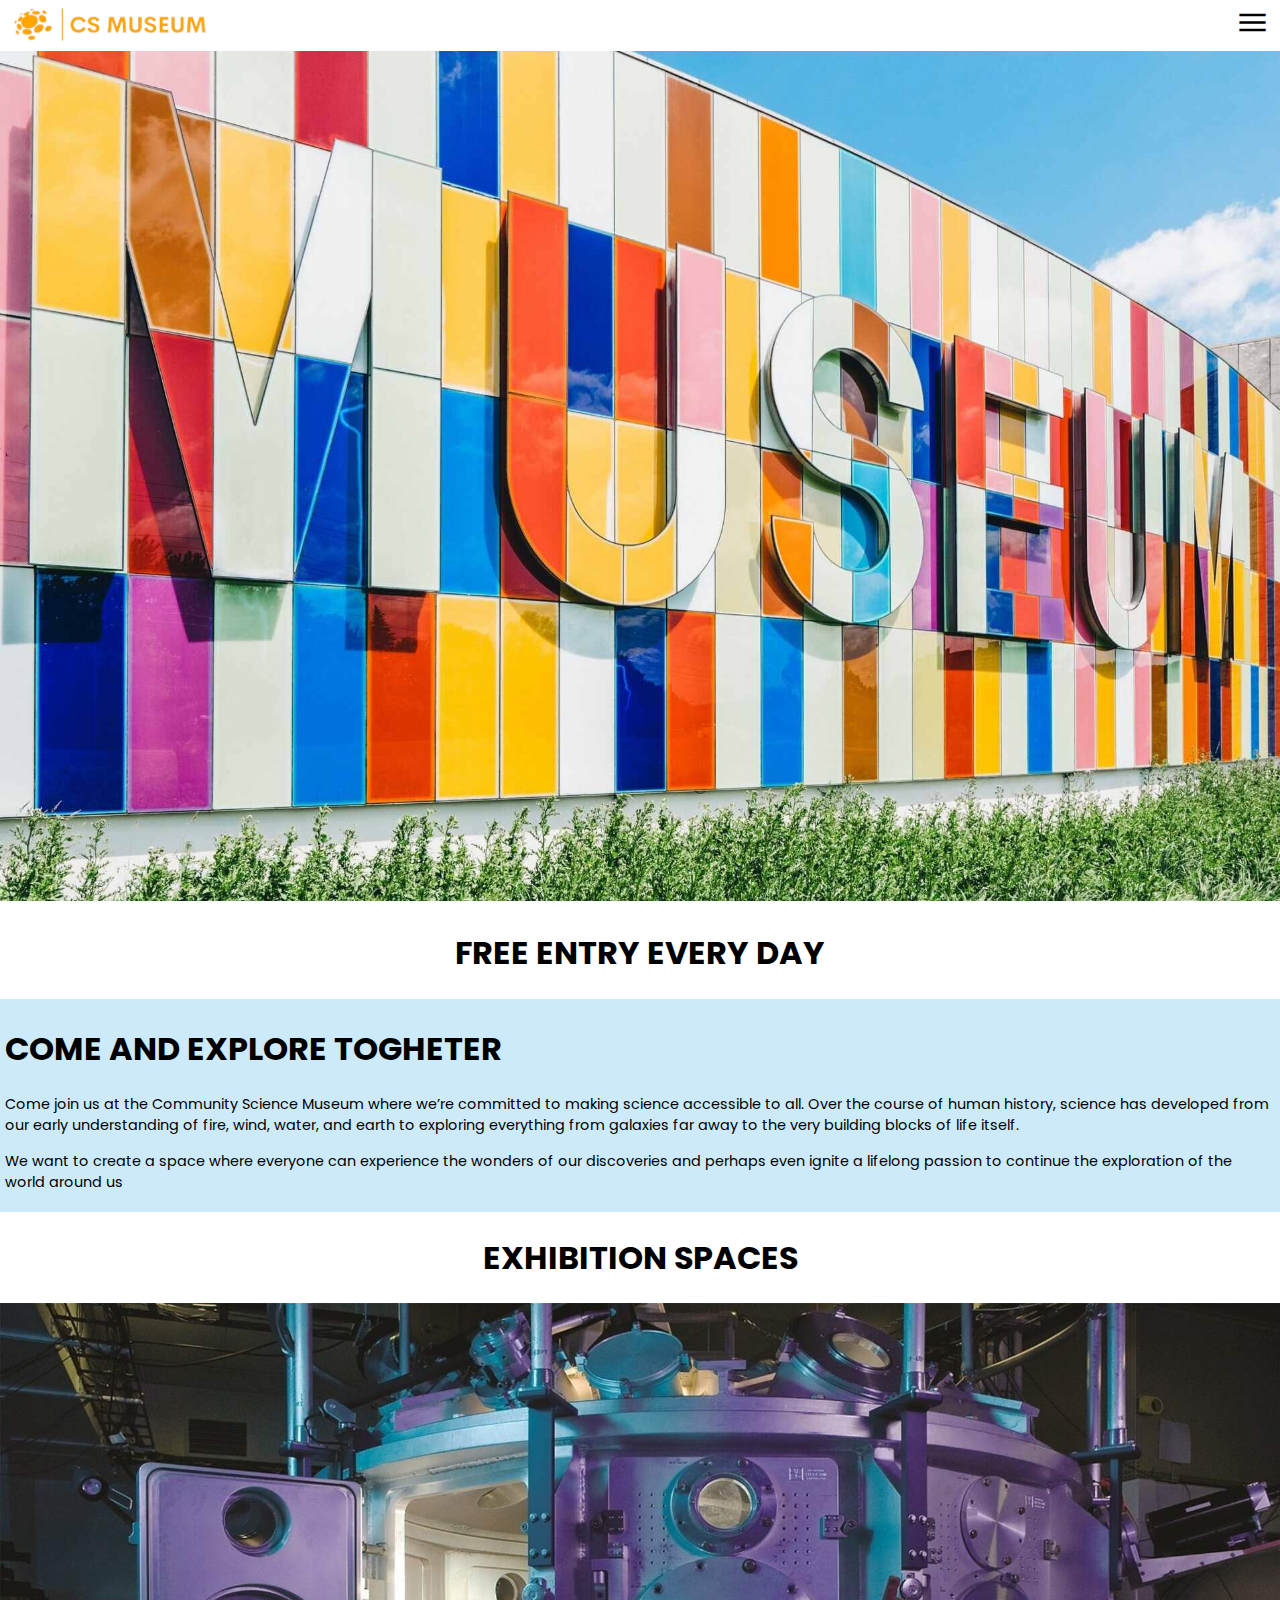
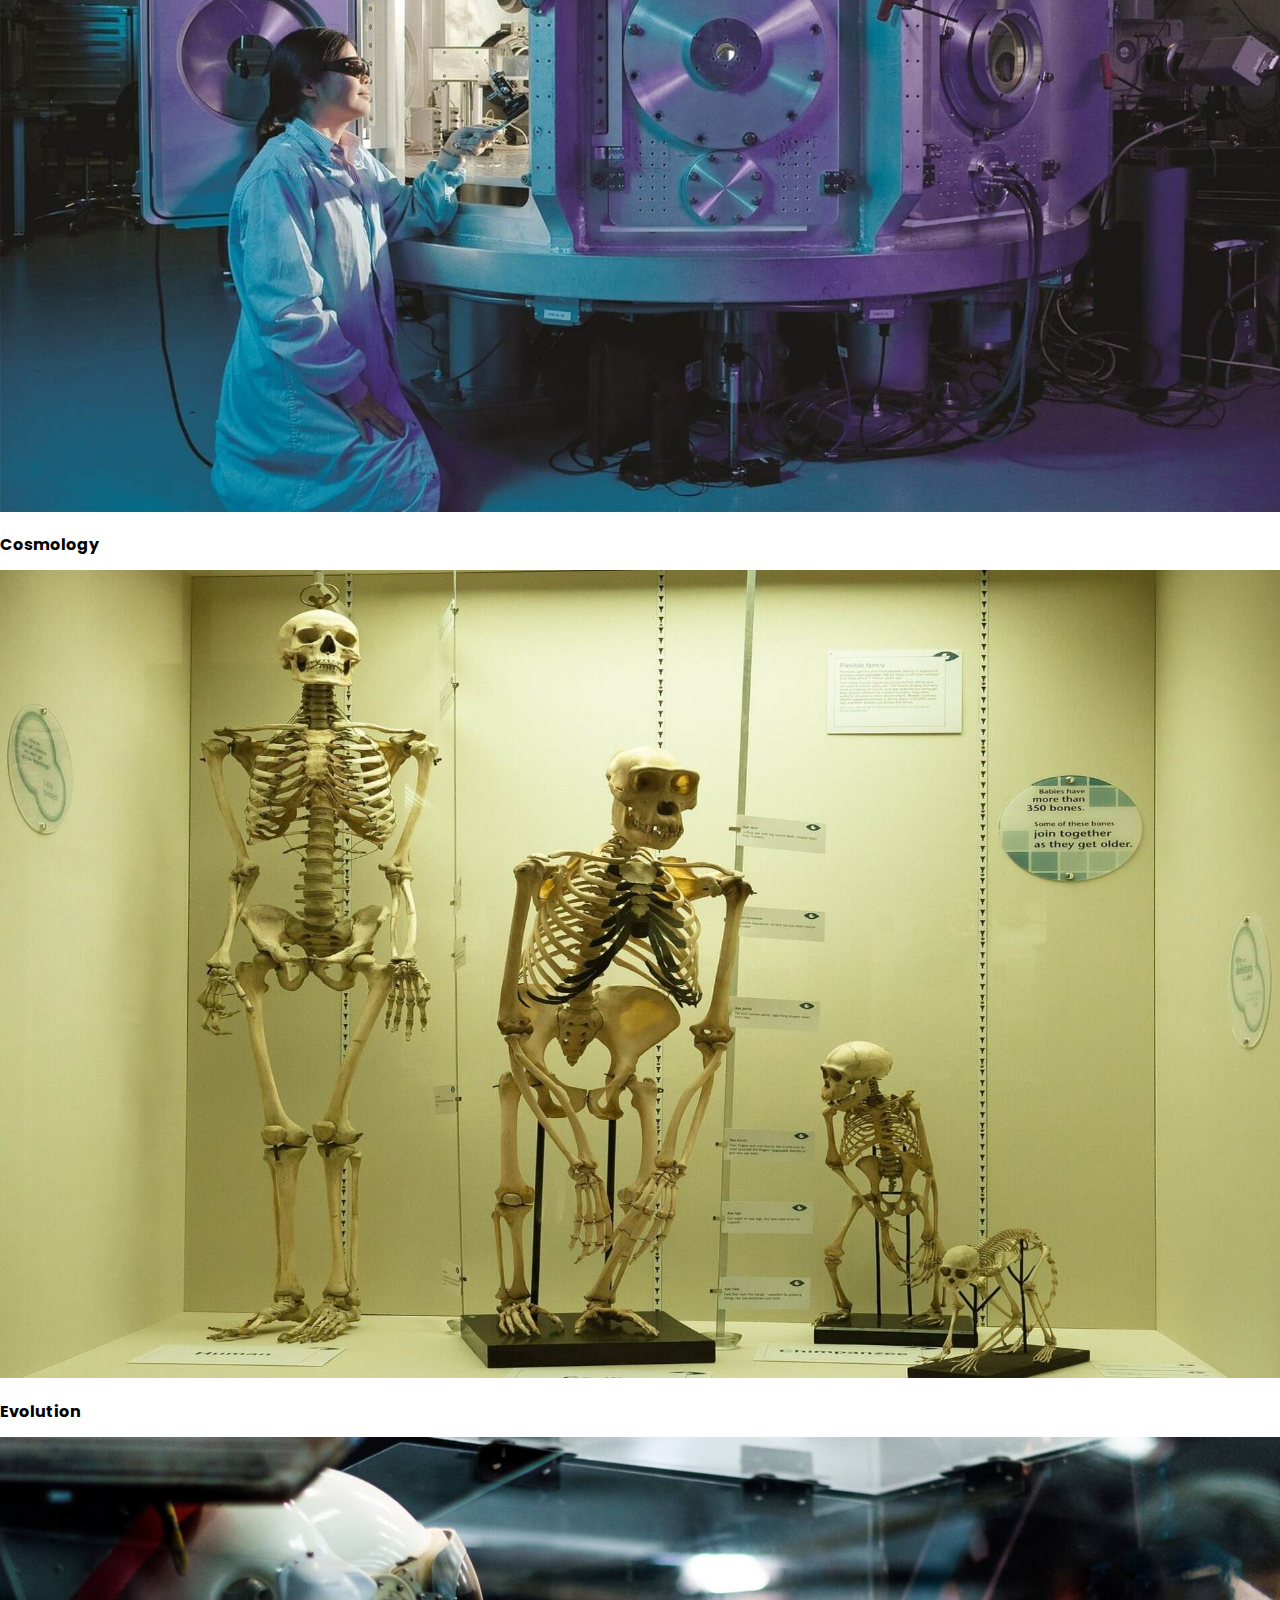
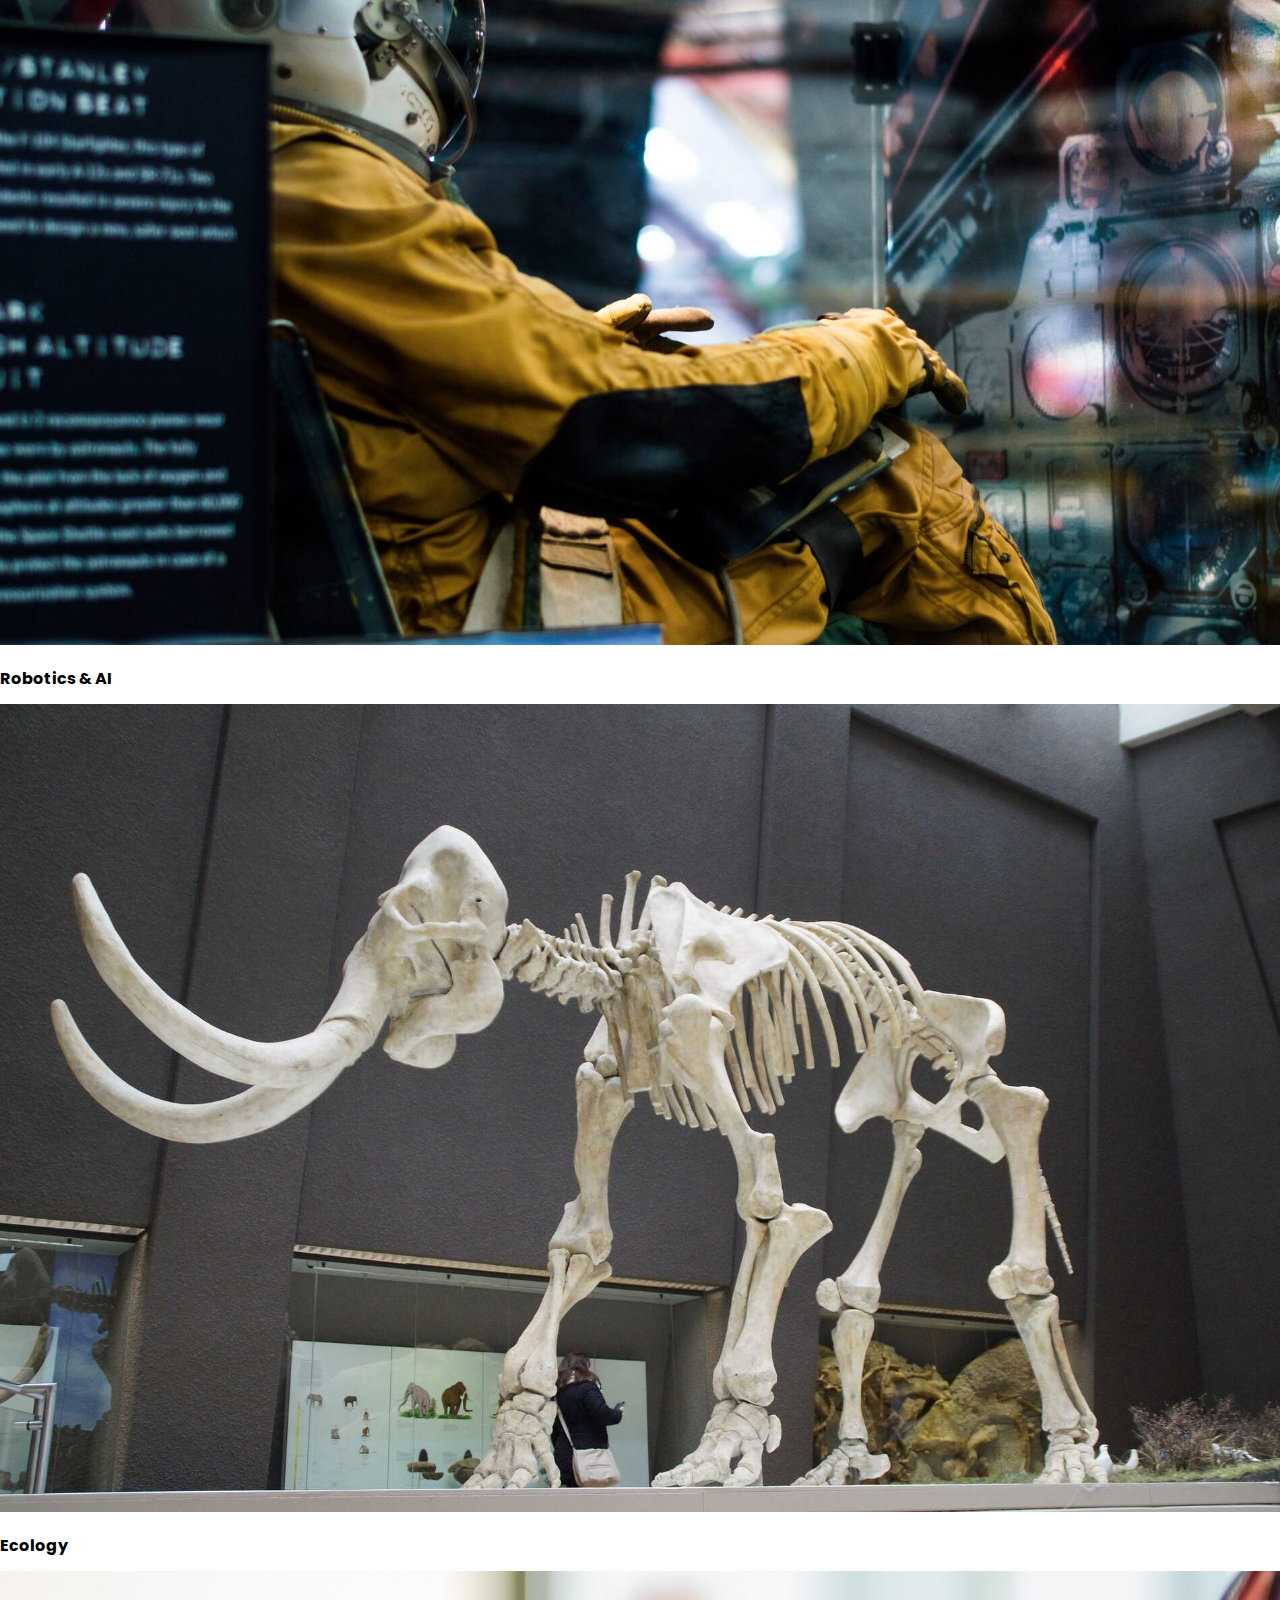
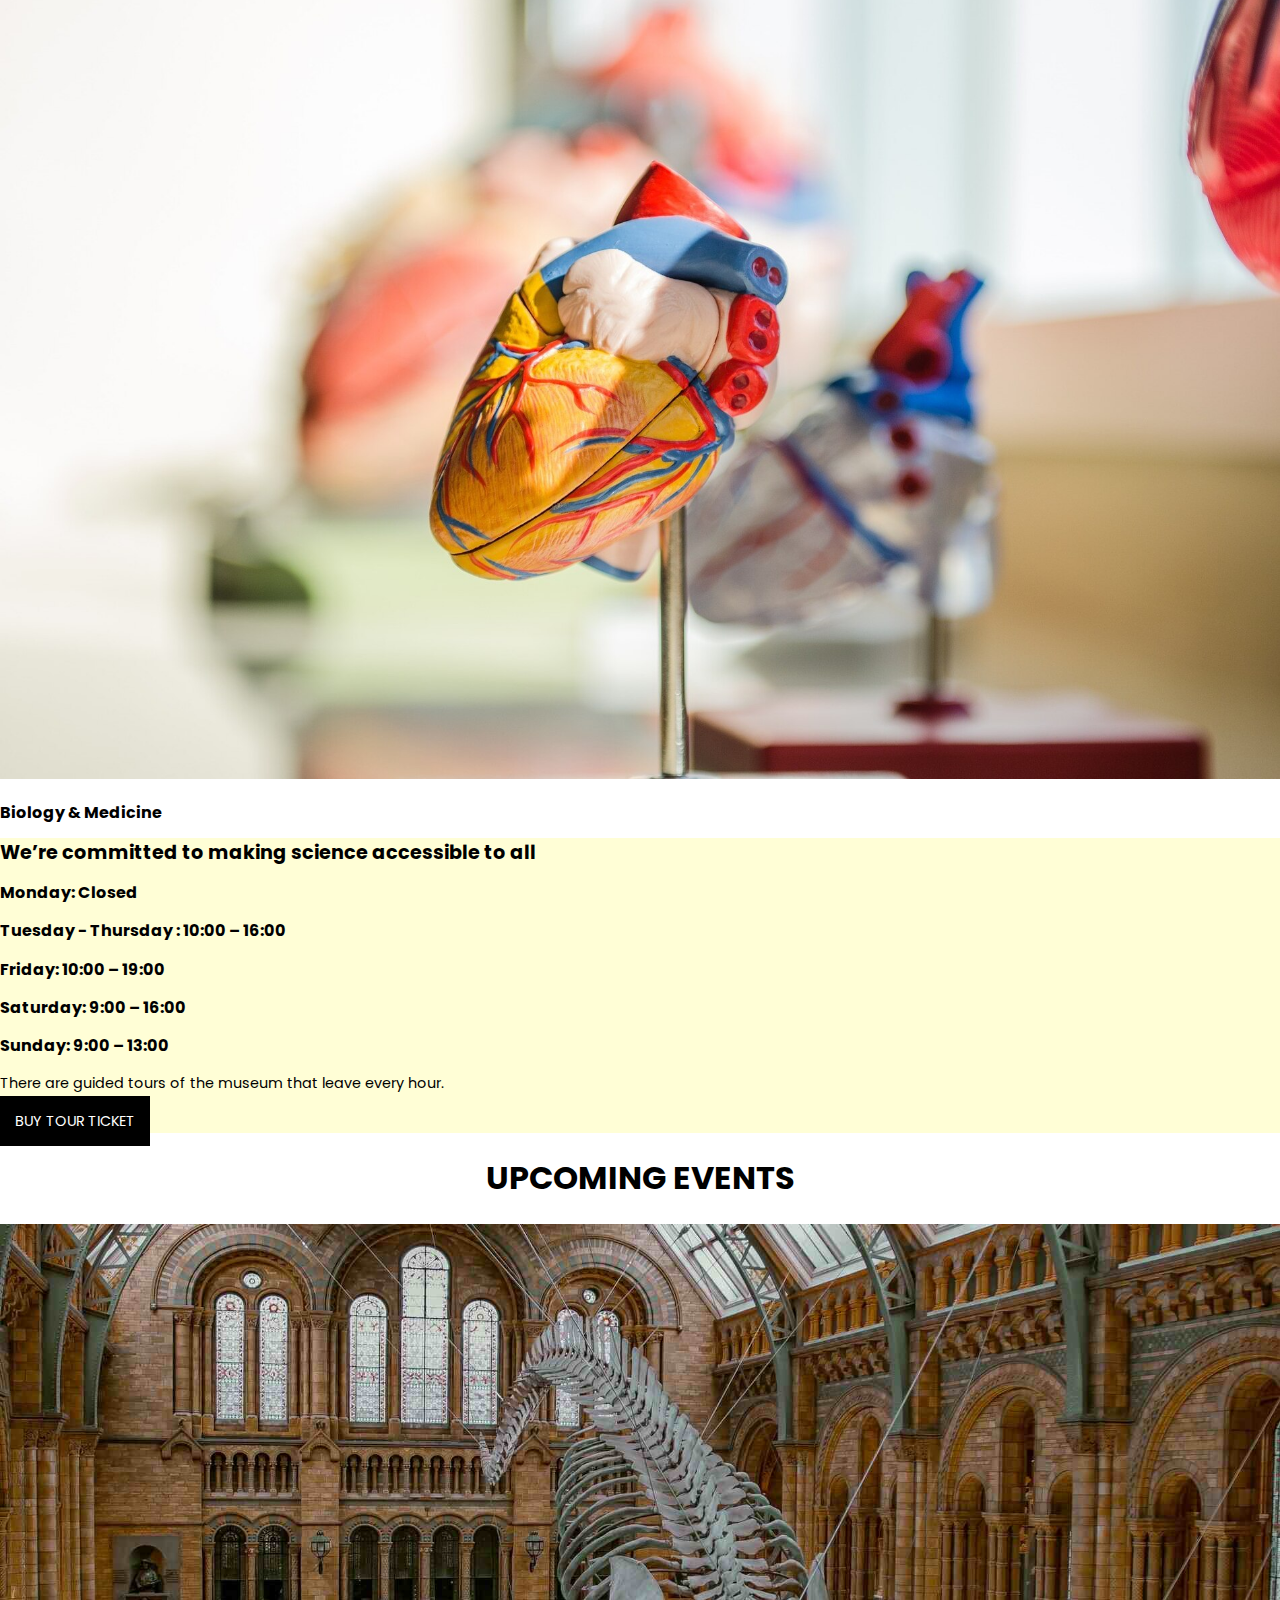
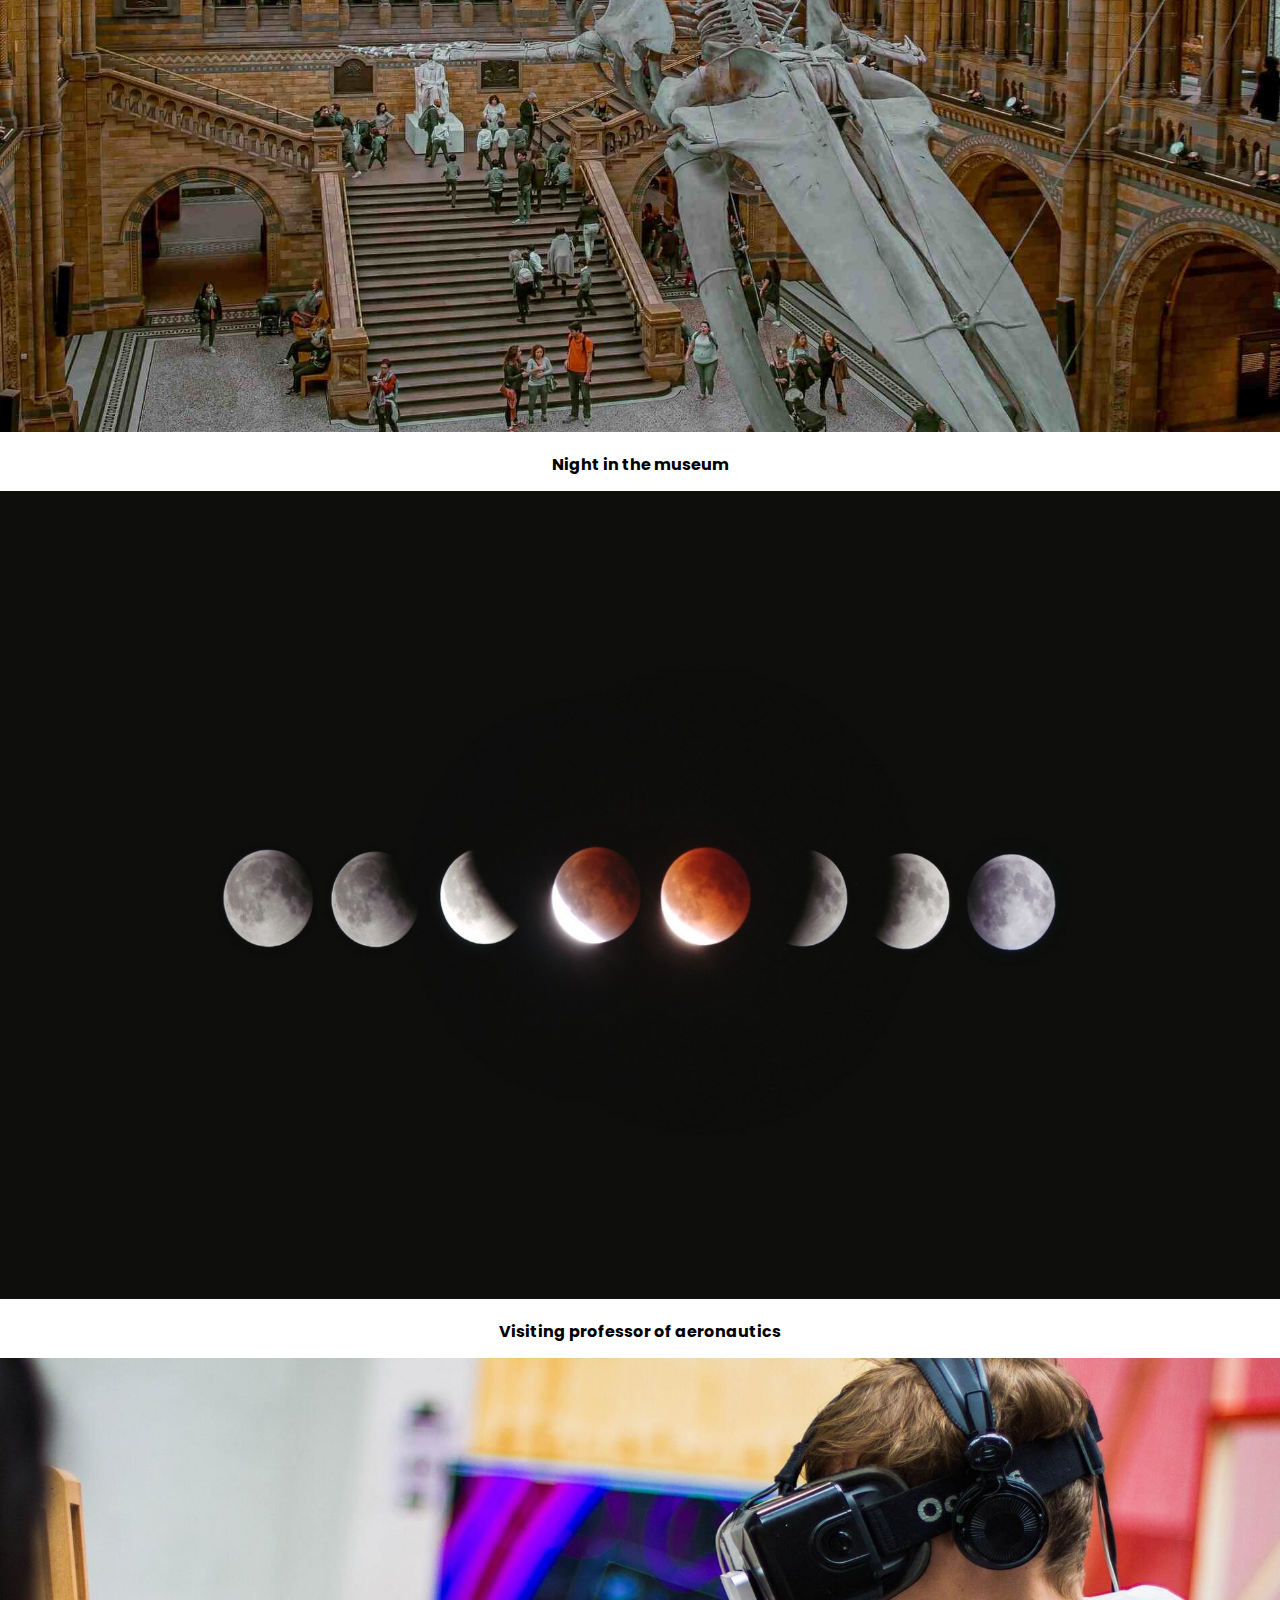
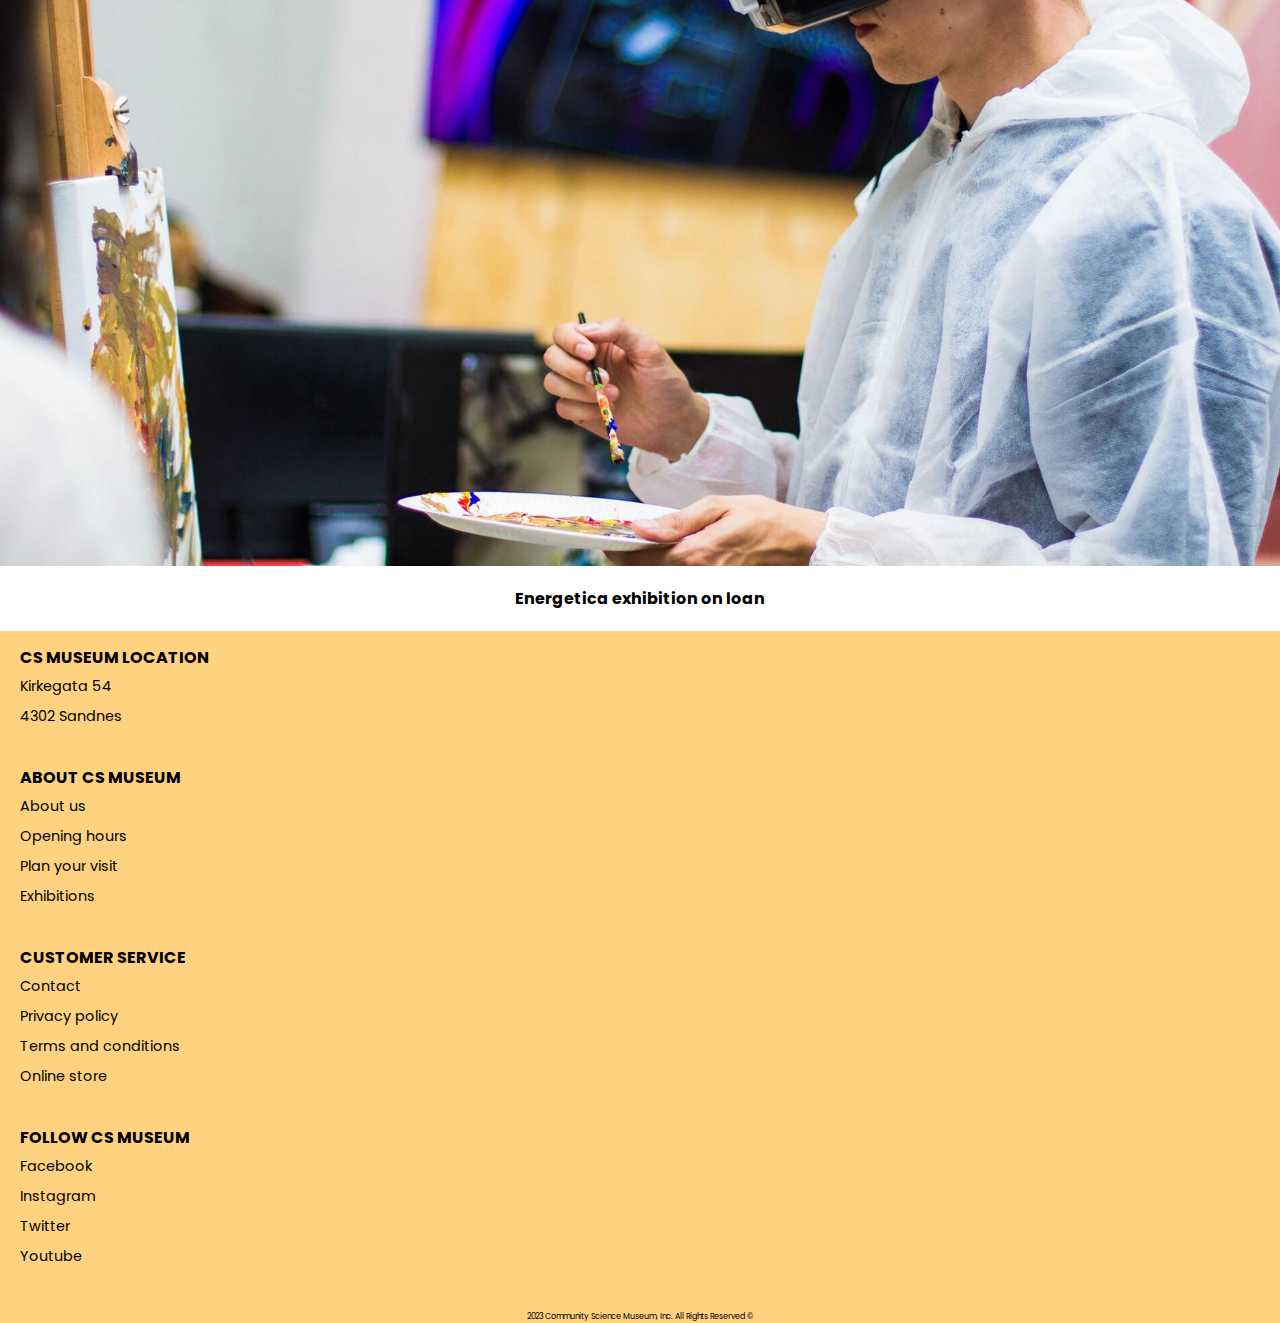
==== index.html @ 57897cdd "update on xhibition page and meta on all pages" ====
<!DOCTYPE html>
<html lang="en">
    <head>
        <meta charset="UTF-8">
        <meta name="viewport" content="width=device-width, initial-scale=1.0">
        <meta name="description" content="This is Community Science Museum, where we’re committed to making science accessible to all.">
        <title>Community Science Museum | Home</title>
        <link rel="preconnect" href="https://fonts.googleapis.com">
        <link rel="preconnect" href="https://fonts.gstatic.com" crossorigin>
        <link href="https://fonts.googleapis.com/css2?family=Hind+Madurai&family=Poppins&display=swap" rel="stylesheet">
        <link rel="stylesheet" href="https://fonts.googleapis.com/css2?family=Material+Symbols+Outlined:opsz,wght,FILL,GRAD@24,400,0,0">
        <link rel="stylesheet" href="css/styles.css">
        <link rel="stylesheet" href="css/index.css">
        <link rel="shortcut icon" href="/favicon.ico" type="image/x-icon">
        <link rel="icon" href="/favicon.ico" type="image/x-icon">
    </head>
    <body>
    <header>
        <div class="logo">
            <a href="index.html"><img src="images/logoCSMorangesmall.png" alt="Community Science Museum logo" class="logo"></a>
        </div>
        <label for="menu-checkbox" class="hamburger-icon"><span class="material-symbols-outlined">menu</span></label>
        <input type="checkbox" id="menu-checkbox">
        <nav>
            <a href="visit.html">Visit</a>
            <a href="exhibitions.html">What´s happening?</a>
            <a href="exhibitions.html">Exhibition</a>
            <a href="#">About CS Museum</a>
            <a href="contact.html">Contact</a>
        </nav>
    </header>
    <main>
        <section class="header1">
            <img src="images/headerimg.jpg" alt="CS Museum's colorful building with a large logo on the outside">
            <h1>Free entry every day</h1>
        </section>
        <section class="explore">
            <div class="blue">
                <h1>Come and explore togheter</h1>
                <p>Come join us at the Community Science Museum where we’re committed to making science accessible to all. Over the course of human history, science has developed from our early understanding of fire, wind, water, and earth to exploring everything from galaxies far away to the very building blocks of life itself.</p>
                <p>We want to create a space where everyone can experience the wonders of our discoveries and perhaps even ignite a lifelong passion to continue the exploration of the world around us</p>
            </div>
        </section>
        <section class="exhibition-list">
            <h1>Exhibition spaces</h1>
            <div class="exhibition">
                <a href="#">
                    <img src="images/cosmology.jpg" alt="">
                    <h2>Cosmology</h2>
                </a>
            </div>
            <div class="exhibition">
                <a href="#">
                    <img src="images/evolution.jpg" alt="">
                    <h2>Evolution</h2>
                </a>
            </div>
            <div class="exhibition">
                <a href="#">
                    <img src="images/robotics.jpg" alt="">
                    <h2>Robotics & AI</h2>
                </a>
            </div>
            <div class="exhibition">
                <a href="#">
                    <img src="images/ecology.jpg" alt="">
                    <h2>Ecology</h2>
                </a>
            </div>
            <div class="exhibition">
                <a href="#">
                    <img src="images/biology.jpg" alt="">
                    <h2>Biology & Medicine</h2>
                </a>
            </div>
        </section>
        <section class="info">
            <h1>We’re committed to making science accessible to all</h1>
            <h2>Monday: Closed</h2>
            <h2>Tuesday - Thursday : 10:00 – 16:00</h2>
            <h2>Friday: 10:00 – 19:00</h2>
            <h2>Saturday: 9:00 – 16:00</h2>
            <h2>Sunday: 9:00 – 13:00</h2>
            <p>There are guided tours of the museum that leave every hour.</p>
            <p class="tour-info">These tours are 70 NOK per person and include a handy printed guide of the museum. If you would like to organise a guided tour for your group of 6 or more people, please contact us to arrange the tour.</p>
            <a href="#" class="cta">Buy tour ticket</a>
        </section>
        <section class="upcoming-events">
            <h1>Upcoming events</h1>
            <div class="events">
                <a href="#">
                    <img src="images/nightinthemuseum.jpg" alt="">
                    <h2>Night in the museum</h2>
                    <p>15.06.2024</p>
                    <p>10:00PM</p>
                    <p>Meet in lobby</p>
                </a>
            </div>
            <div class="events">
                <a href="#">
                    <img src="images/aeronautics.jpg" alt="">
                    <h2>Visiting professor of aeronautics</h2>
                    <p>01.07.2024</p>
                    <p>10:00AM</p>
                    <p>Meet in Cosmology Exihibition</p>
                </a>
            </div>
            <div class="events">
                <a href="#">
                    <img src="images/energica.jpg" alt="">
                    <h2>Energetica exhibition on loan</h2>
                    <p>22.08.2024</p>
                    <p>12:00AM</p>
                    <p>Meet in Cosmology Exihibition</p>
                </a>
            </div>
        </section>
    </main>
    <footer>
        <div class="footer-c">
            <div class="footer-heading ftext1">
                <h2>CS Museum Location</h2>
                <a href="#">Kirkegata 54</a>
                <a href="#">4302 Sandnes</a>
            </div>
            <div class="footer-heading ftext2">
                <h2>About CS Museum</h2>
                <a href="#">About us</a>
                <a href="#">Opening hours</a>
                <a href="visit.html">Plan your visit</a>
                <a href="exhibitions.html">Exhibitions</a>
            </div>
            <div class="footer-heading ftext3">
                <h2>Customer Service</h2>
                <a href="contact.html">Contact</a>
                <a href="privacypolicy.html">Privacy policy</a>
                <a href="termscondition.html">Terms and conditions</a>
                <a href="#">Online store</a>
            </div>
            <div class="footer-heading ftext4">
                <h2>Follow CS Museum</h2>
                <a href="#">Facebook</a>
                <a href="#">Instagram</a>
                <a href="#">Twitter</a>
                <a href="#">Youtube</a>
            </div>
        </div>
        <div class="footer-b">
            <div class="bottom1">
                2023 Community Science Museum, Inc. All Rights Reserved &copy;
            </div>
        </div>
    </footer>
    </body>
</html>
---- css/styles.css ----
body {
    font-family: "Poppins", "Verdana", "Open Sans";
    margin: 0;
}


/* Navbar */

nav,
#menu-checkbox {
    display: none;
}


nav {
    background: #FFD280;
    position: absolute;
    width: -webkit-fill-available;
    margin-top: 50px;
}

nav a {
    color: #000;
    text-decoration: none;
    margin: 10px;
}

nav a:hover {
    color: #FFF;
}

#menu-checkbox:checked ~ nav {
    display: grid;
}

header {
    display: flex;
    justify-content: space-between;
    flex-wrap: wrap;
}

header img {
    max-width: 200px;
    margin-left: 10px;
}

.material-symbols-outlined {
    font-size: 35px;
    margin-right: 10px;

}

header img,
.material-symbols-outlined {
    margin-top: 5px;
}

/* Section under navbar with opening hour */

.openinghours {
    background-color: #FFB01F;
    text-align: center;
    color: #FFF;
    font-size: 1rem;
}

/* Styling tour bottom */

.cta {
    background-color: #000;
    color: white;
    text-transform: uppercase;
    padding: 15px;
}

/* Footer */

footer {
    background: #FFD280;
}

.footer-c {
    display: grid;
    grid-template-rows: 120px 180px 180px 180px;
    margin: 20px;
}

.footer-heading {
    display: grid;
    grid-template-rows: 45px 30px 30px 30px;
}

a {
    text-decoration: none;
    color: #000;
    font-size: 0.9rem;
}

a:hover {
    color: #FFF;
}

footer h2 {
    text-transform: uppercase;
    font-weight: bolder;
    font-size: 1rem;
}

.footer-b {
    font-size: 0.5rem;
    text-align: center;
}
---- css/index.css ----
/* Header */




/* Blue part / explore */

.explore {
    background-color: #CCEAFA;
    padding: 5px;
}



/* Yellow part / info */

.info {
    background-color: #FFFED6;
}

.info .cta {
    text-align: center;
}

.info h1 {
    font-size: 1.2rem;
}


/* Exhibitions and events */






/* Applies to all */
.events img,
.exhibition-list img,
.header1 img {
    max-width: 100%;
    height: auto;
}

p {
    font-size: 0.9rem;
}

h2 {
    font-size: 1rem;
}

.explore h1,
.header1 h1,
.exhibition-list h1,
.upcoming-events h1 {
    text-transform: uppercase;

}

.header1 h1,
.exhibition-list h1,
.upcoming-events h1, 
.upcoming-events h2 {
    text-align: center;
}



/* Text that only display on larger screen/desktop */

.tour-info,
.upcoming-events p {
    display: none;
}
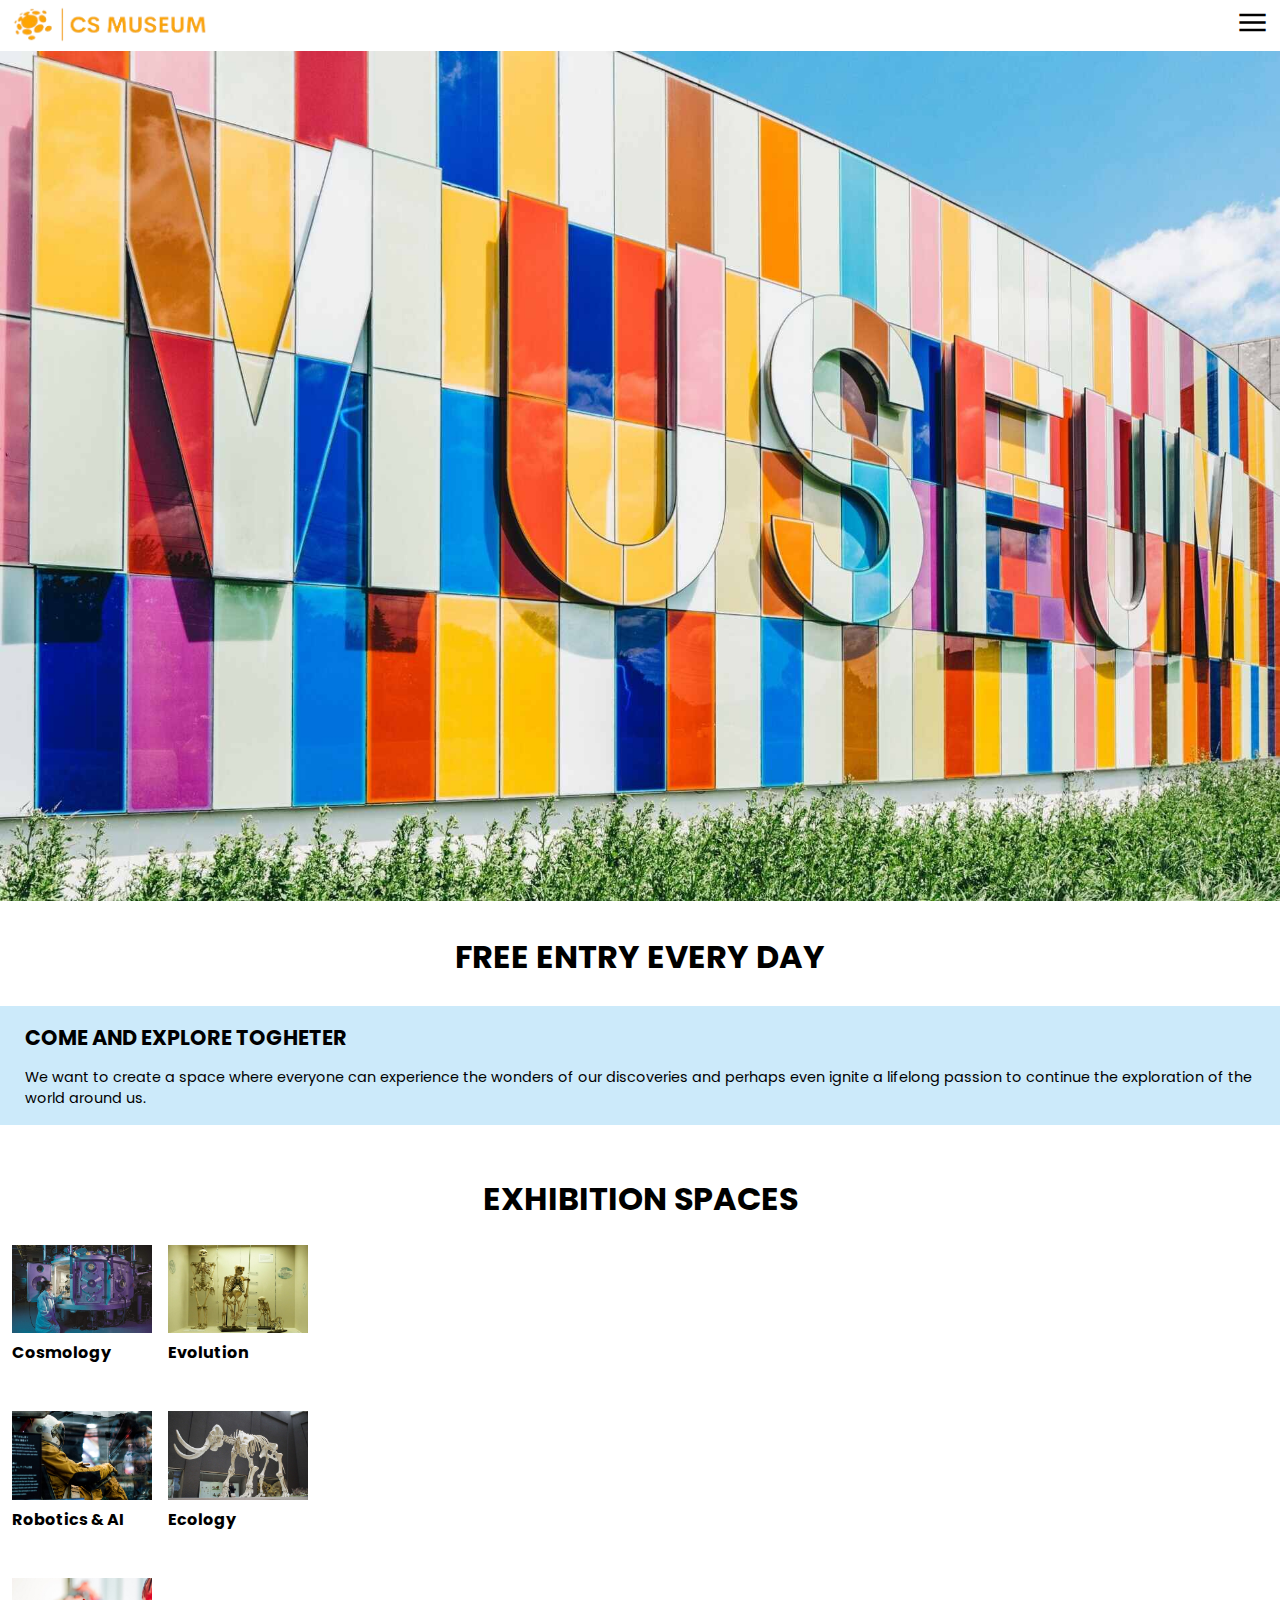
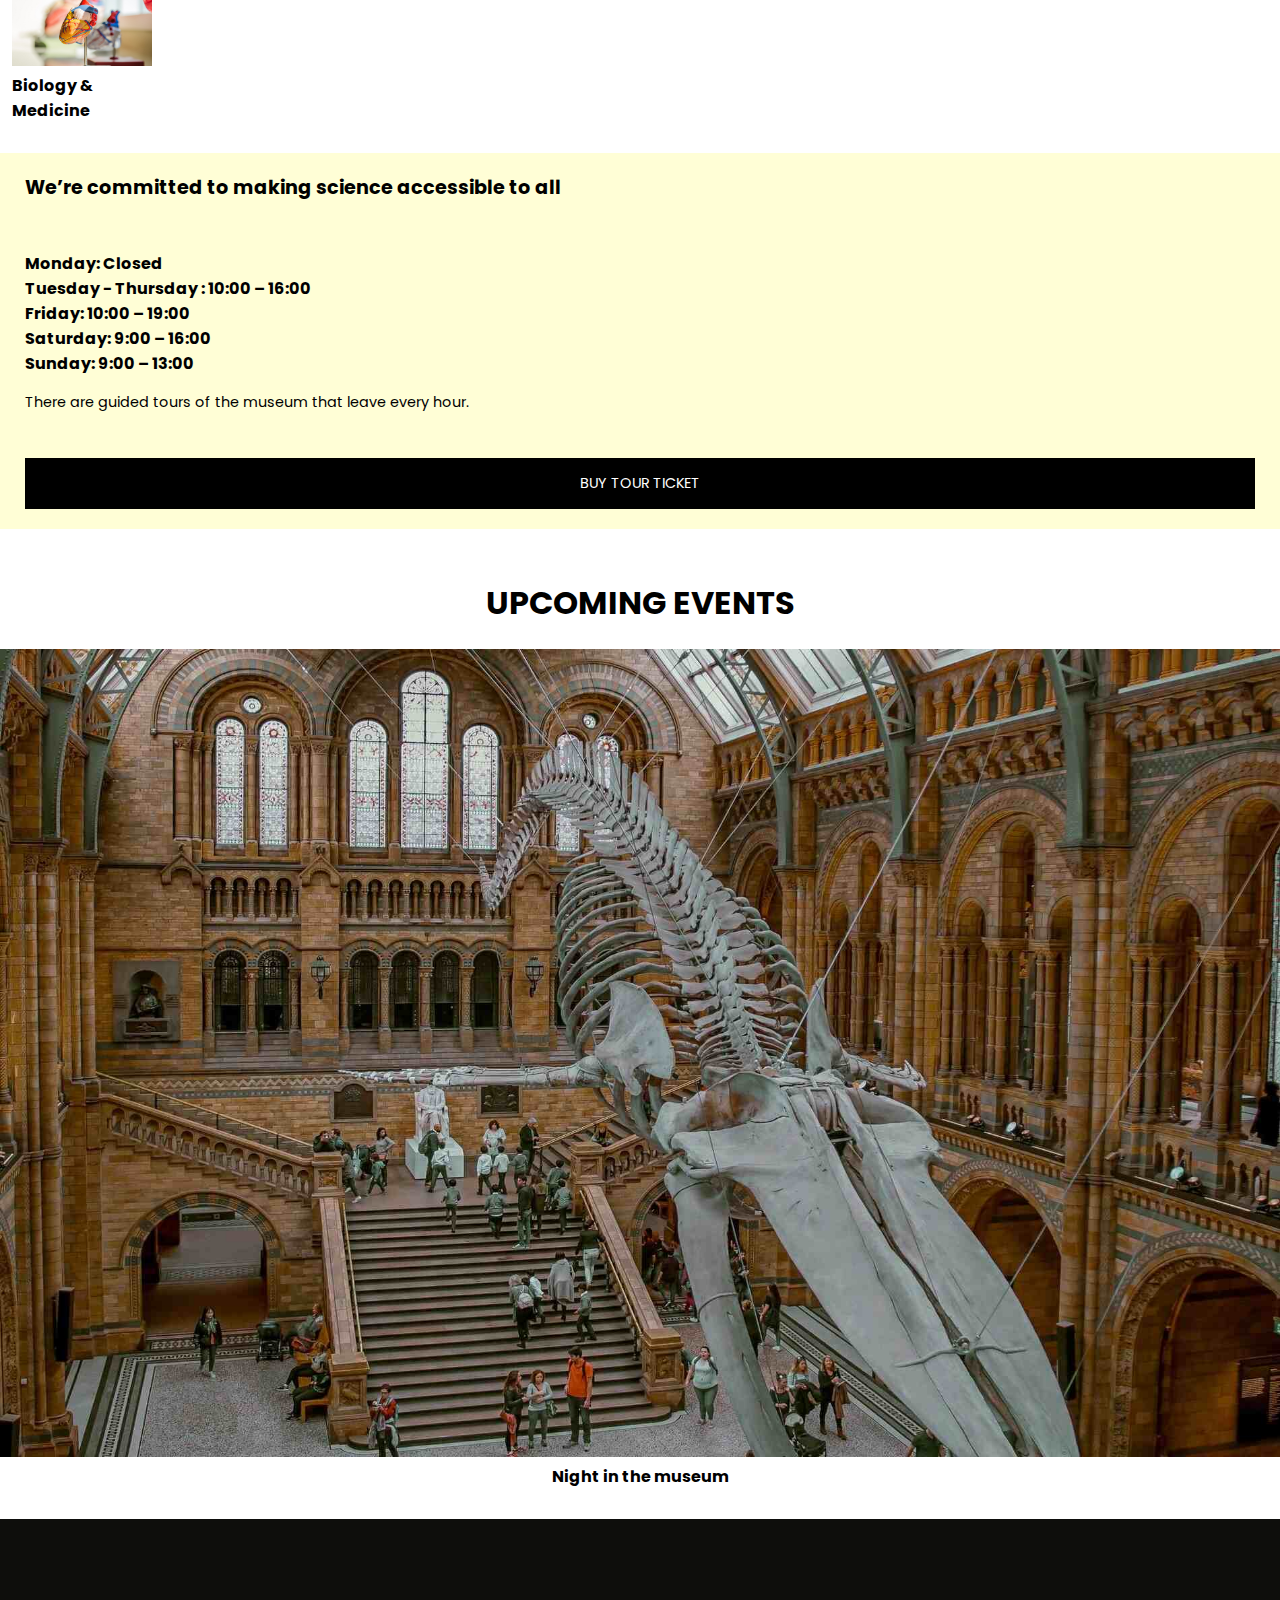
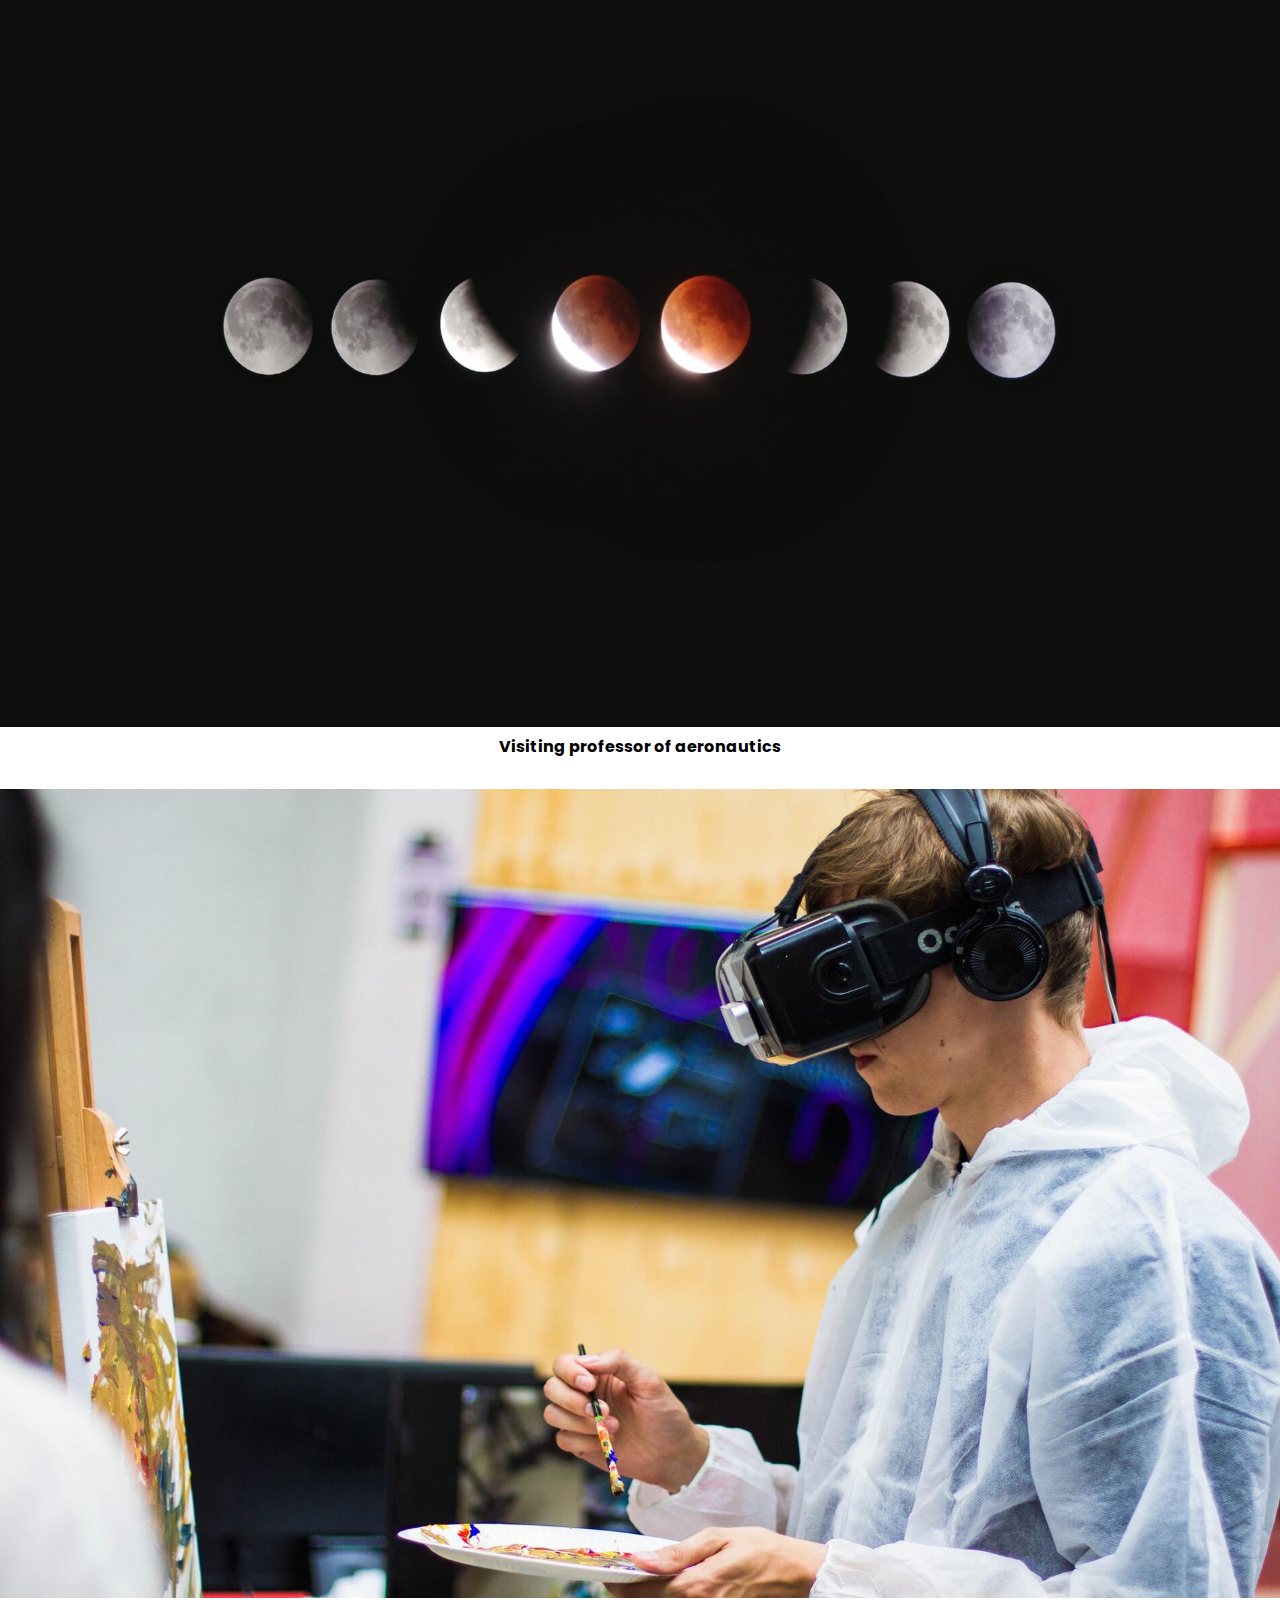
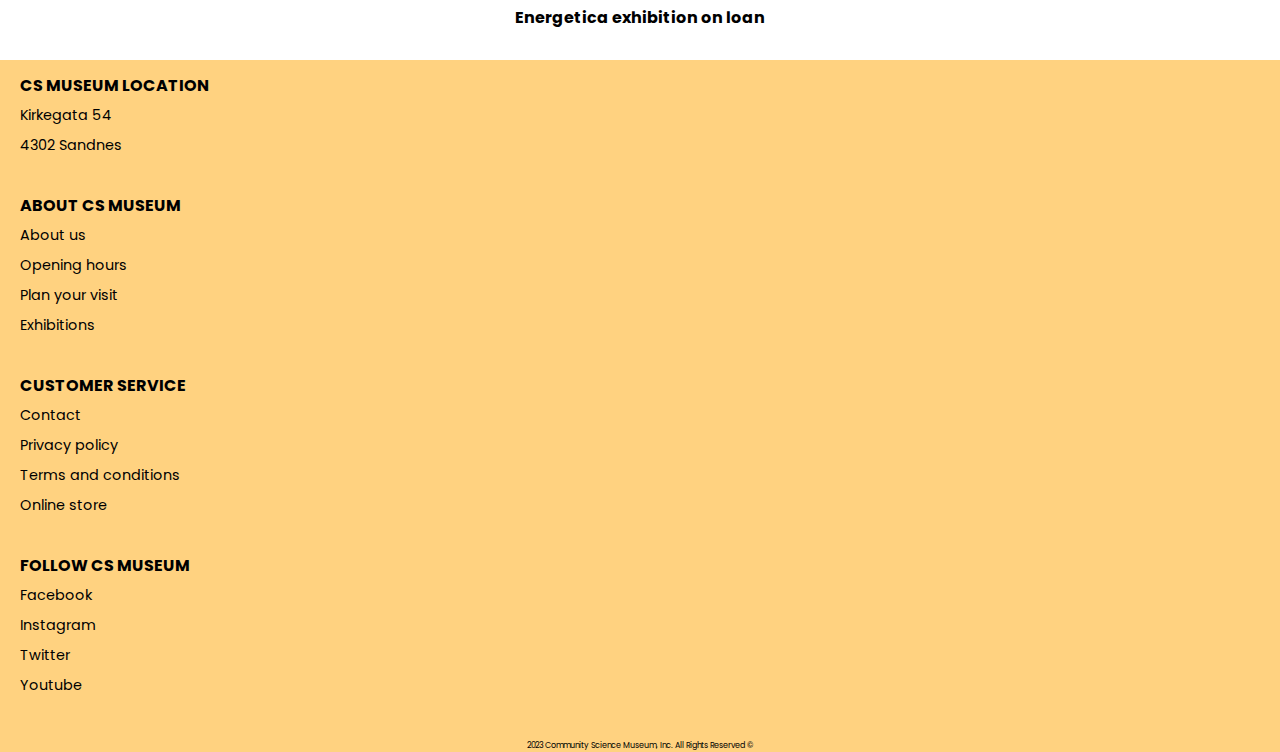
==== commit f95acafa: "update differnt pages" ====
--- a/index.html
+++ b/index.html
@@ -35,14 +35,13 @@
             <h1>Free entry every day</h1>
         </section>
         <section class="explore">
-            <div class="blue">
                 <h1>Come and explore togheter</h1>
-                <p>Come join us at the Community Science Museum where we’re committed to making science accessible to all. Over the course of human history, science has developed from our early understanding of fire, wind, water, and earth to exploring everything from galaxies far away to the very building blocks of life itself.</p>
-                <p>We want to create a space where everyone can experience the wonders of our discoveries and perhaps even ignite a lifelong passion to continue the exploration of the world around us</p>
-            </div>
+                <p class="hide1">Come join us at the Community Science Museum where we’re committed to making science accessible to all. Over the course of human history, science has developed from our early understanding of fire, wind, water, and earth to exploring everything from galaxies far away to the very building blocks of life itself.</p>
+                <p>We want to create a space where everyone can experience the wonders of our discoveries and perhaps even ignite a lifelong passion to continue the exploration of the world around us.</p>
         </section>
         <section class="exhibition-list">
             <h1>Exhibition spaces</h1>
+            <div class="exgrid">
             <div class="exhibition">
                 <a href="#">
                     <img src="images/cosmology.jpg" alt="">
@@ -73,16 +72,17 @@
                     <h2>Biology & Medicine</h2>
                 </a>
             </div>
+            </div>
         </section>
         <section class="info">
             <h1>We’re committed to making science accessible to all</h1>
-            <h2>Monday: Closed</h2>
-            <h2>Tuesday - Thursday : 10:00 – 16:00</h2>
-            <h2>Friday: 10:00 – 19:00</h2>
-            <h2>Saturday: 9:00 – 16:00</h2>
-            <h2>Sunday: 9:00 – 13:00</h2>
-            <p>There are guided tours of the museum that leave every hour.</p>
-            <p class="tour-info">These tours are 70 NOK per person and include a handy printed guide of the museum. If you would like to organise a guided tour for your group of 6 or more people, please contact us to arrange the tour.</p>
+                <h2>Monday: Closed</h2>
+                <h2>Tuesday - Thursday : 10:00 – 16:00</h2>
+                <h2>Friday: 10:00 – 19:00</h2>
+                <h2>Saturday: 9:00 – 16:00</h2>
+                <h2>Sunday: 9:00 – 13:00</h2>
+                    <p>There are guided tours of the museum that leave every hour.</p>
+                    <p class="tour-info">These tours are 70 NOK per person and include a handy printed guide of the museum. If you would like to organise a guided tour for your group of 6 or more people, please contact us to arrange the tour.</p>
             <a href="#" class="cta">Buy tour ticket</a>
         </section>
         <section class="upcoming-events">
--- a/css/styles.css
+++ b/css/styles.css
@@ -3,6 +3,13 @@
     margin: 0;
 }
 
+p {
+    font-size: 0.9rem;
+}
+
+h2 {
+    font-size: 1rem;
+}
 
 /* Navbar */
 
@@ -11,13 +18,14 @@
     display: none;
 }
 
-
 nav {
     background: #FFD280;
     position: absolute;
     width: -webkit-fill-available;
     margin-top: 50px;
+    height: -webkit-fill-available;
 }
+
 
 nav a {
     color: #000;
@@ -31,6 +39,8 @@
 
 #menu-checkbox:checked ~ nav {
     display: grid;
+    grid-template-rows: 35px 35px 35px 35px;
+    padding-top: 5px;
 }
 
 header {
@@ -61,7 +71,7 @@
     background-color: #FFB01F;
     text-align: center;
     color: #FFF;
-    font-size: 1rem;
+    font-size: 0.9rem;
 }
 
 /* Styling tour bottom */
--- a/css/index.css
+++ b/css/index.css
@@ -1,13 +1,24 @@
 /* Header */
 
-
+.header1 h1 {
+    margin: 25px;
+}
 
 
 /* Blue part / explore */
 
+.explore h1 {
+    font-size: 1.3rem;
+    font-weight: bolder;
+}
+
 .explore {
     background-color: #CCEAFA;
-    padding: 5px;
+    padding: 2px 25px;
+}
+
+.hide1 {
+    display: none;
 }
 
 
@@ -16,7 +27,11 @@
 
 .info {
     background-color: #FFFED6;
+    padding: 20px 25px;
+    display: grid;
+    grid-template-rows: 65px 25px 25px 25px 25px 40px 80px;
 }
+
 
 .info .cta {
     text-align: center;
@@ -24,13 +39,30 @@
 
 .info h1 {
     font-size: 1.2rem;
+    margin-top: 0px;
 }
 
 
 /* Exhibitions and events */
 
+.exhibition-list h2,
+.upcoming-events h2 {
+    margin-top: 0px;
+    margin-bottom: 30px;
+}
+
+.exgrid {
+    display: grid;
+    grid-template-columns: 140px 140px;
+    grid-gap: 16px;
+    margin: 0px 12px;
+}
 
 
+.exhibition-list h1,
+.upcoming-events h1 {
+    margin-top: 50px;
+}
 
 
 
@@ -40,14 +72,6 @@
 .header1 img {
     max-width: 100%;
     height: auto;
-}
-
-p {
-    font-size: 0.9rem;
-}
-
-h2 {
-    font-size: 1rem;
 }
 
 .explore h1,
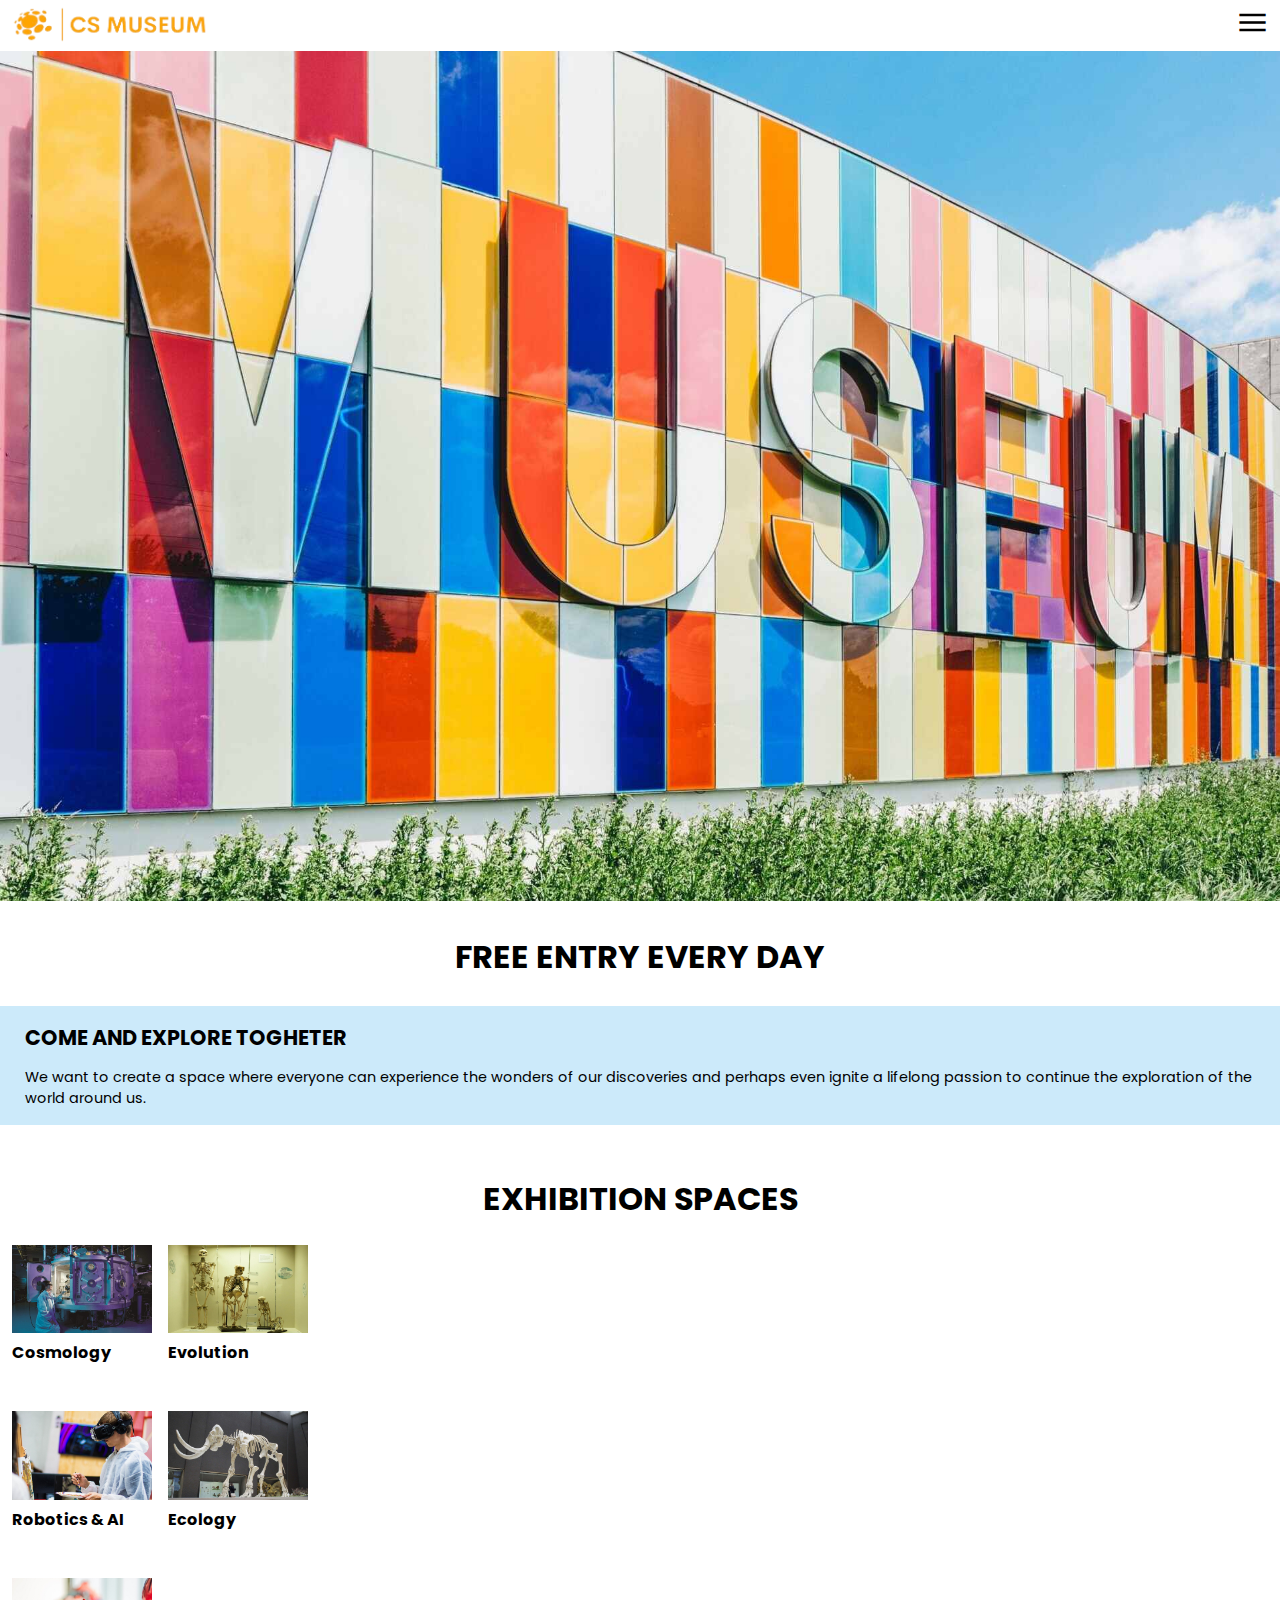
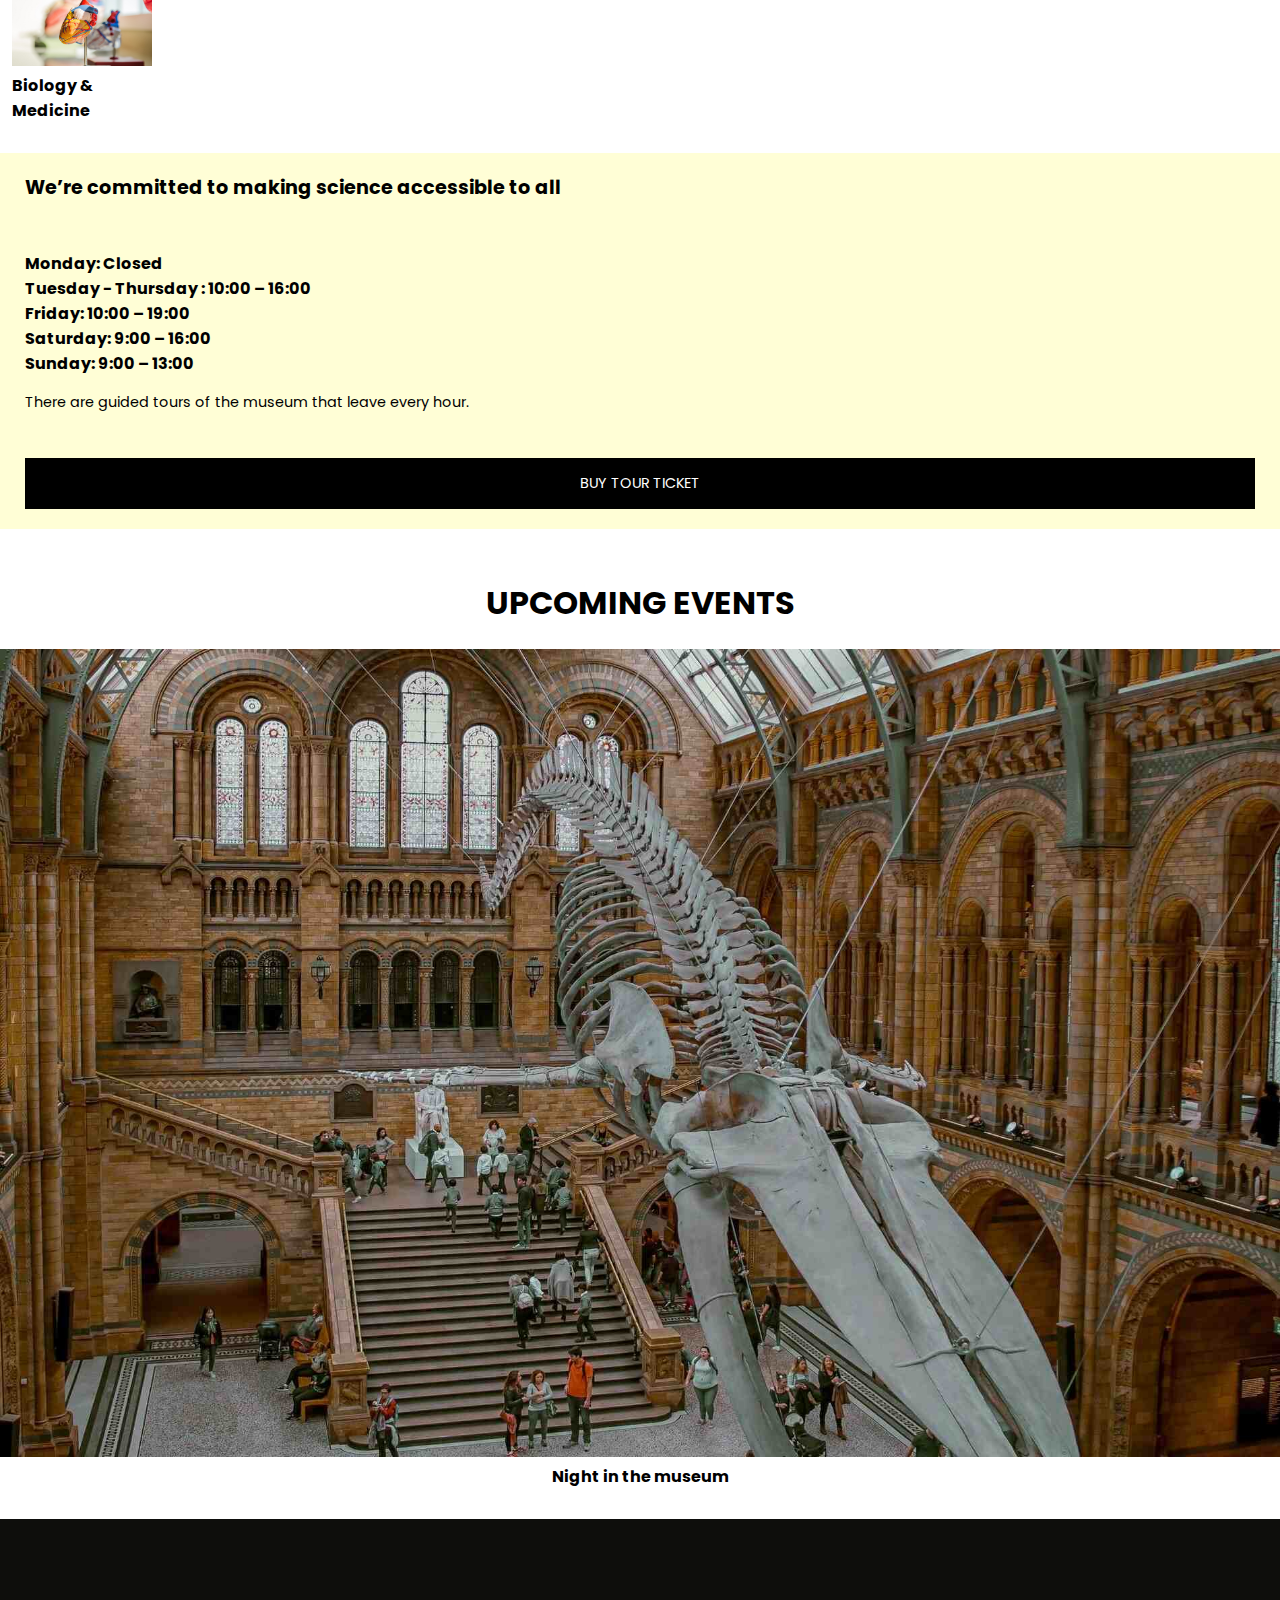
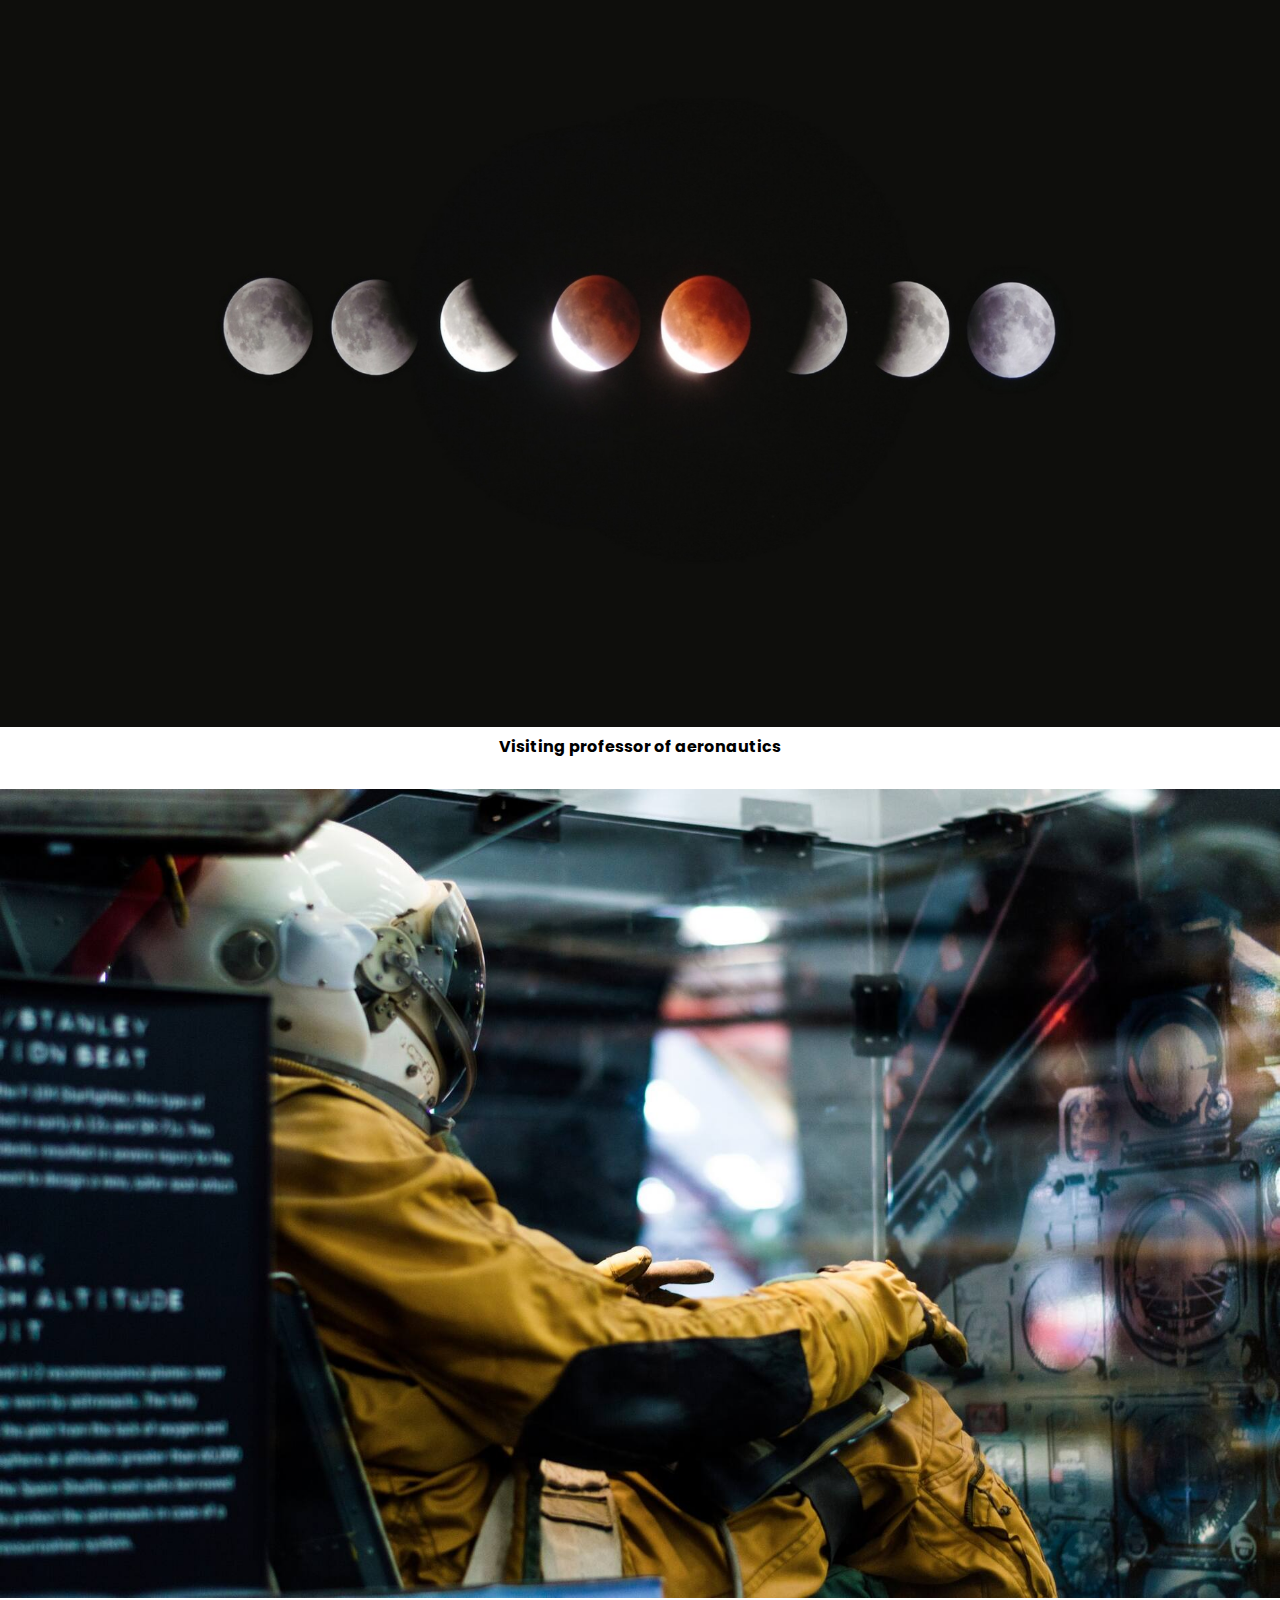
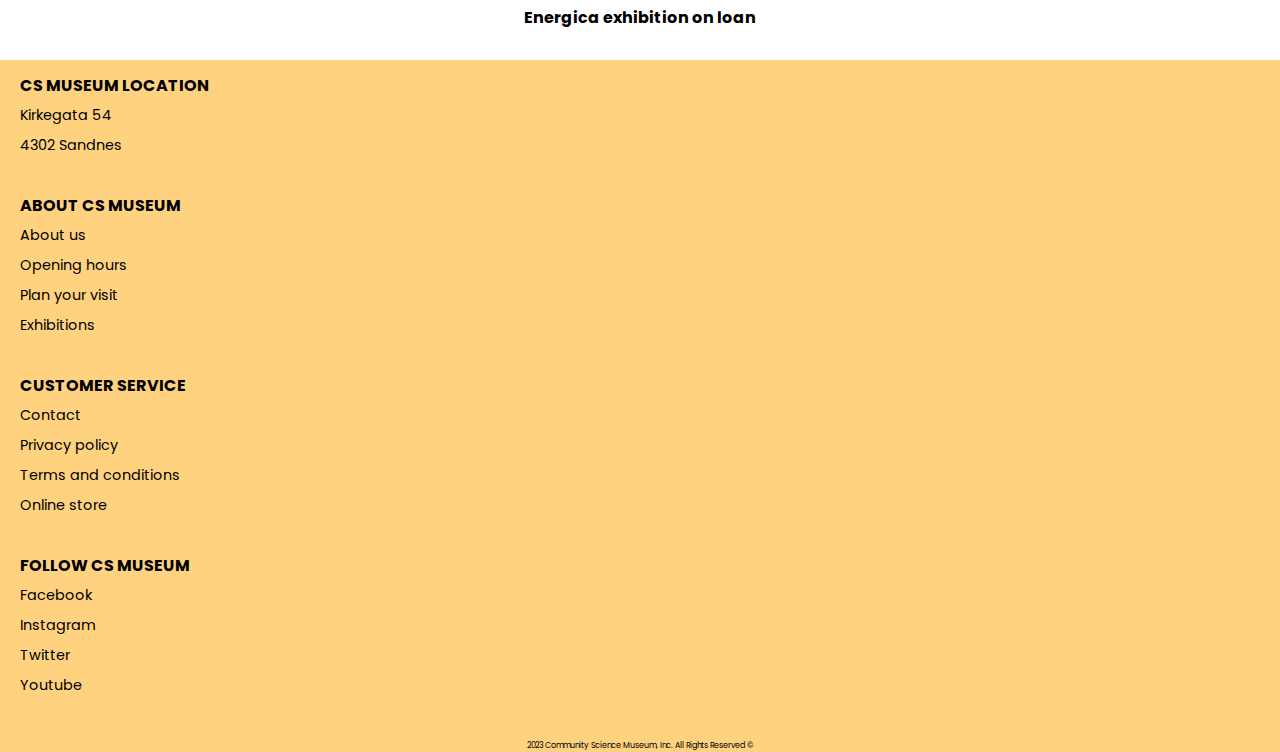
==== commit 25b04a19: "update" ====
--- a/index.html
+++ b/index.html
@@ -44,31 +44,31 @@
             <div class="exgrid">
             <div class="exhibition">
                 <a href="#">
-                    <img src="images/cosmology.jpg" alt="">
+                    <img src="images/cosmology.jpg" alt="A lady in a coat and glasses who is in a cosmology laboratory">
                     <h2>Cosmology</h2>
                 </a>
             </div>
             <div class="exhibition">
                 <a href="#">
-                    <img src="images/evolution.jpg" alt="">
+                    <img src="images/evolution.jpg" alt="Three different skeletons in evolution. One large, one medium and one small">
                     <h2>Evolution</h2>
                 </a>
             </div>
             <div class="exhibition">
                 <a href="#">
-                    <img src="images/robotics.jpg" alt="">
+                    <img src="images/robotics.jpg" alt="A boy in a white coat painting on a canvas with VR glasses on">
                     <h2>Robotics & AI</h2>
                 </a>
             </div>
             <div class="exhibition">
                 <a href="#">
-                    <img src="images/ecology.jpg" alt="">
+                    <img src="images/ecology.jpg" alt="Mammoth skeleton inside the museum">
                     <h2>Ecology</h2>
                 </a>
             </div>
             <div class="exhibition">
                 <a href="#">
-                    <img src="images/biology.jpg" alt="">
+                    <img src="images/biology.jpg" alt="A plastic human heart on display">
                     <h2>Biology & Medicine</h2>
                 </a>
             </div>
@@ -89,7 +89,7 @@
             <h1>Upcoming events</h1>
             <div class="events">
                 <a href="#">
-                    <img src="images/nightinthemuseum.jpg" alt="">
+                    <img src="images/nightinthemuseum.jpg" alt="A large dinosaur skeleton hanging from the ceiling in the museum">
                     <h2>Night in the museum</h2>
                     <p>15.06.2024</p>
                     <p>10:00PM</p>
@@ -98,7 +98,7 @@
             </div>
             <div class="events">
                 <a href="#">
-                    <img src="images/aeronautics.jpg" alt="">
+                    <img src="images/aeronautics.jpg" alt="The full moon's transformation in every step">
                     <h2>Visiting professor of aeronautics</h2>
                     <p>01.07.2024</p>
                     <p>10:00AM</p>
@@ -107,8 +107,8 @@
             </div>
             <div class="events">
                 <a href="#">
-                    <img src="images/energica.jpg" alt="">
-                    <h2>Energetica exhibition on loan</h2>
+                    <img src="images/energica.jpg" alt="A person in an astronaut uniform in a robotic rocket">
+                    <h2>Energica exhibition on loan</h2>
                     <p>22.08.2024</p>
                     <p>12:00AM</p>
                     <p>Meet in Cosmology Exihibition</p>
--- a/css/styles.css
+++ b/css/styles.css
@@ -1,5 +1,6 @@
+/* Applies to all */
 body {
-    font-family: "Poppins", "Verdana", "Open Sans";
+    font-family: "Poppins", "Verdana", "Open Sans", "Arial";
     margin: 0;
 }
 
@@ -11,8 +12,8 @@
     font-size: 1rem;
 }
 
+
 /* Navbar */
-
 nav,
 #menu-checkbox {
     display: none;
@@ -25,7 +26,6 @@
     margin-top: 50px;
     height: -webkit-fill-available;
 }
-
 
 nav a {
     color: #000;
@@ -43,6 +43,7 @@
     padding-top: 5px;
 }
 
+/* Header */
 header {
     display: flex;
     justify-content: space-between;
@@ -57,7 +58,6 @@
 .material-symbols-outlined {
     font-size: 35px;
     margin-right: 10px;
-
 }
 
 header img,
@@ -65,8 +65,8 @@
     margin-top: 5px;
 }
 
+
 /* Section under navbar with opening hour */
-
 .openinghours {
     background-color: #FFB01F;
     text-align: center;
@@ -74,8 +74,8 @@
     font-size: 0.9rem;
 }
 
+
 /* Styling tour bottom */
-
 .cta {
     background-color: #000;
     color: white;
@@ -83,8 +83,8 @@
     padding: 15px;
 }
 
+
 /* Footer */
-
 footer {
     background: #FFD280;
 }
--- a/css/index.css
+++ b/css/index.css
@@ -1,12 +1,9 @@
 /* Header */
-
 .header1 h1 {
     margin: 25px;
 }
 
-
 /* Blue part / explore */
-
 .explore h1 {
     font-size: 1.3rem;
     font-weight: bolder;
@@ -17,21 +14,15 @@
     padding: 2px 25px;
 }
 
-.hide1 {
-    display: none;
-}
-
 
 
 /* Yellow part / info */
-
 .info {
     background-color: #FFFED6;
     padding: 20px 25px;
     display: grid;
     grid-template-rows: 65px 25px 25px 25px 25px 40px 80px;
 }
-
 
 .info .cta {
     text-align: center;
@@ -44,7 +35,6 @@
 
 
 /* Exhibitions and events */
-
 .exhibition-list h2,
 .upcoming-events h2 {
     margin-top: 0px;
@@ -58,12 +48,10 @@
     margin: 0px 12px;
 }
 
-
 .exhibition-list h1,
 .upcoming-events h1 {
     margin-top: 50px;
 }
-
 
 
 /* Applies to all */
@@ -92,9 +80,12 @@
 
 
 /* Text that only display on larger screen/desktop */
-
 .tour-info,
 .upcoming-events p {
     display: none;
 }
 
+.hide1 {
+    display: none;
+}
+
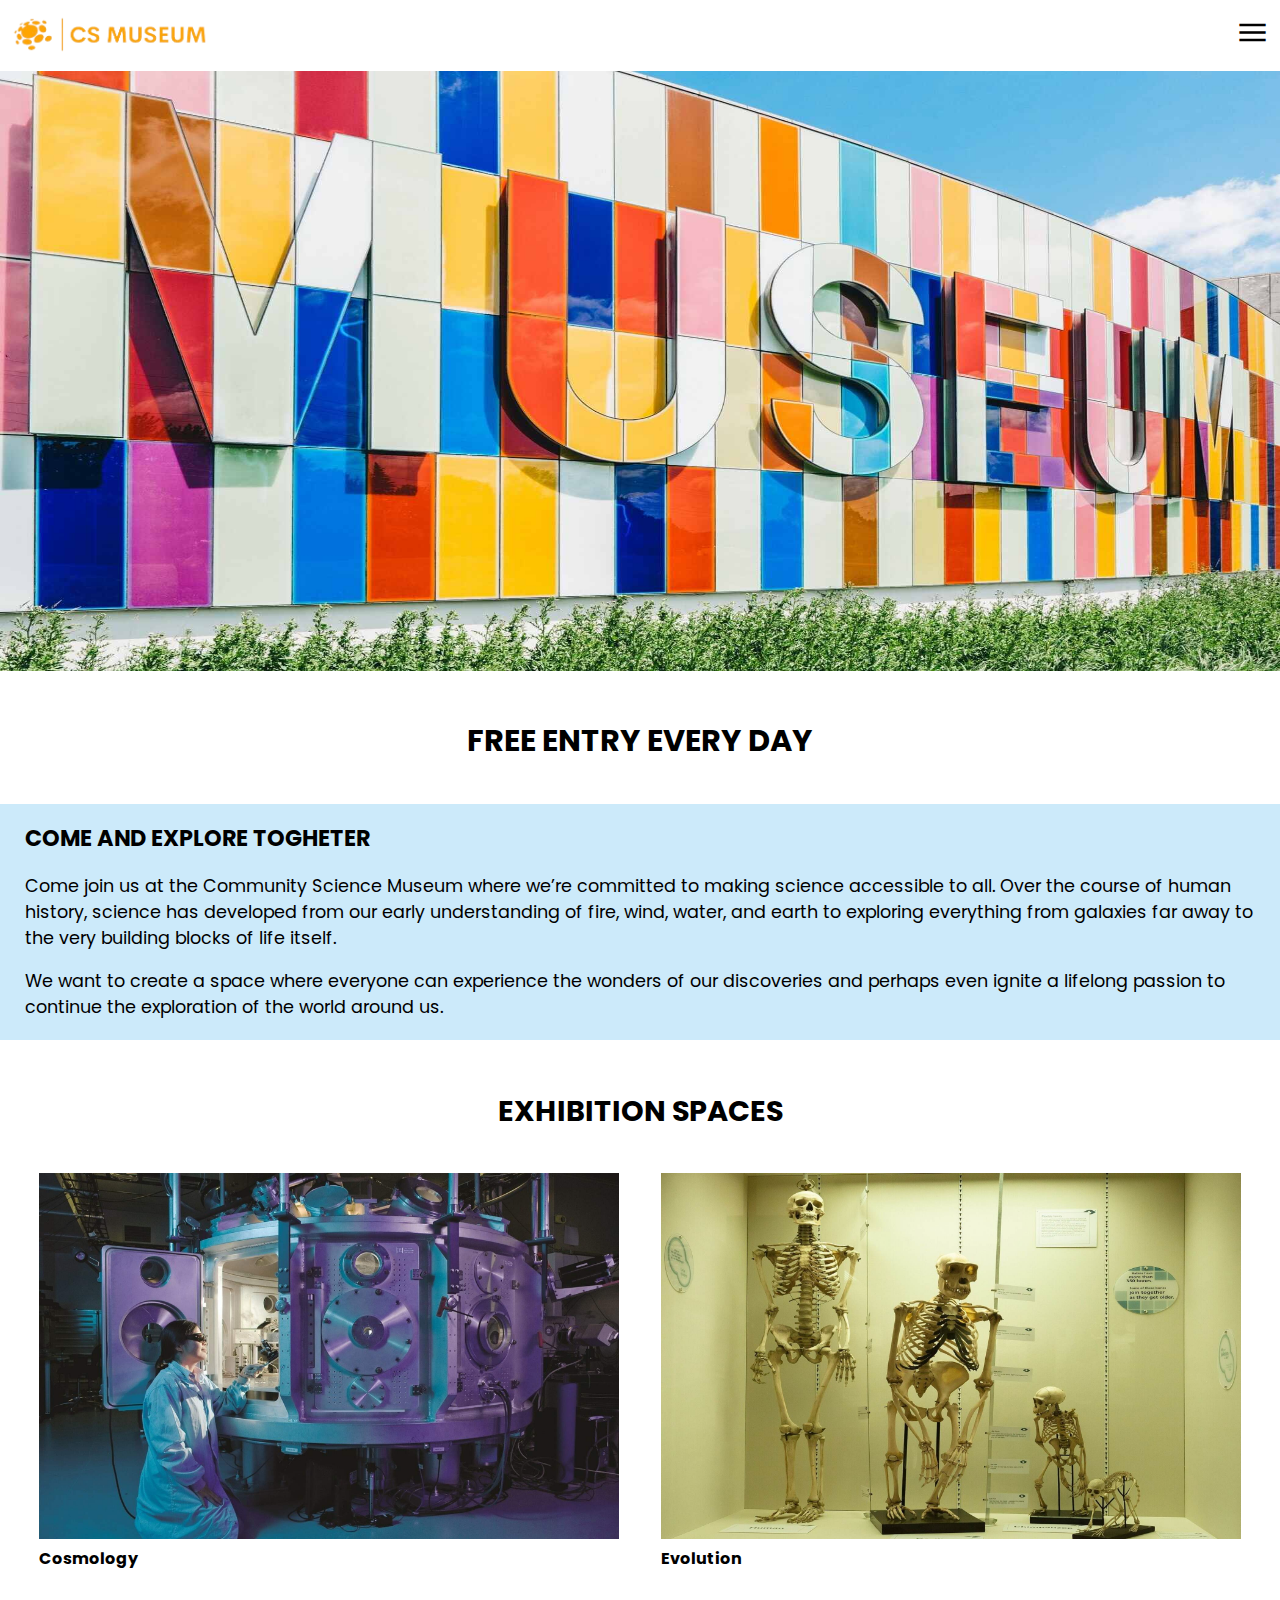
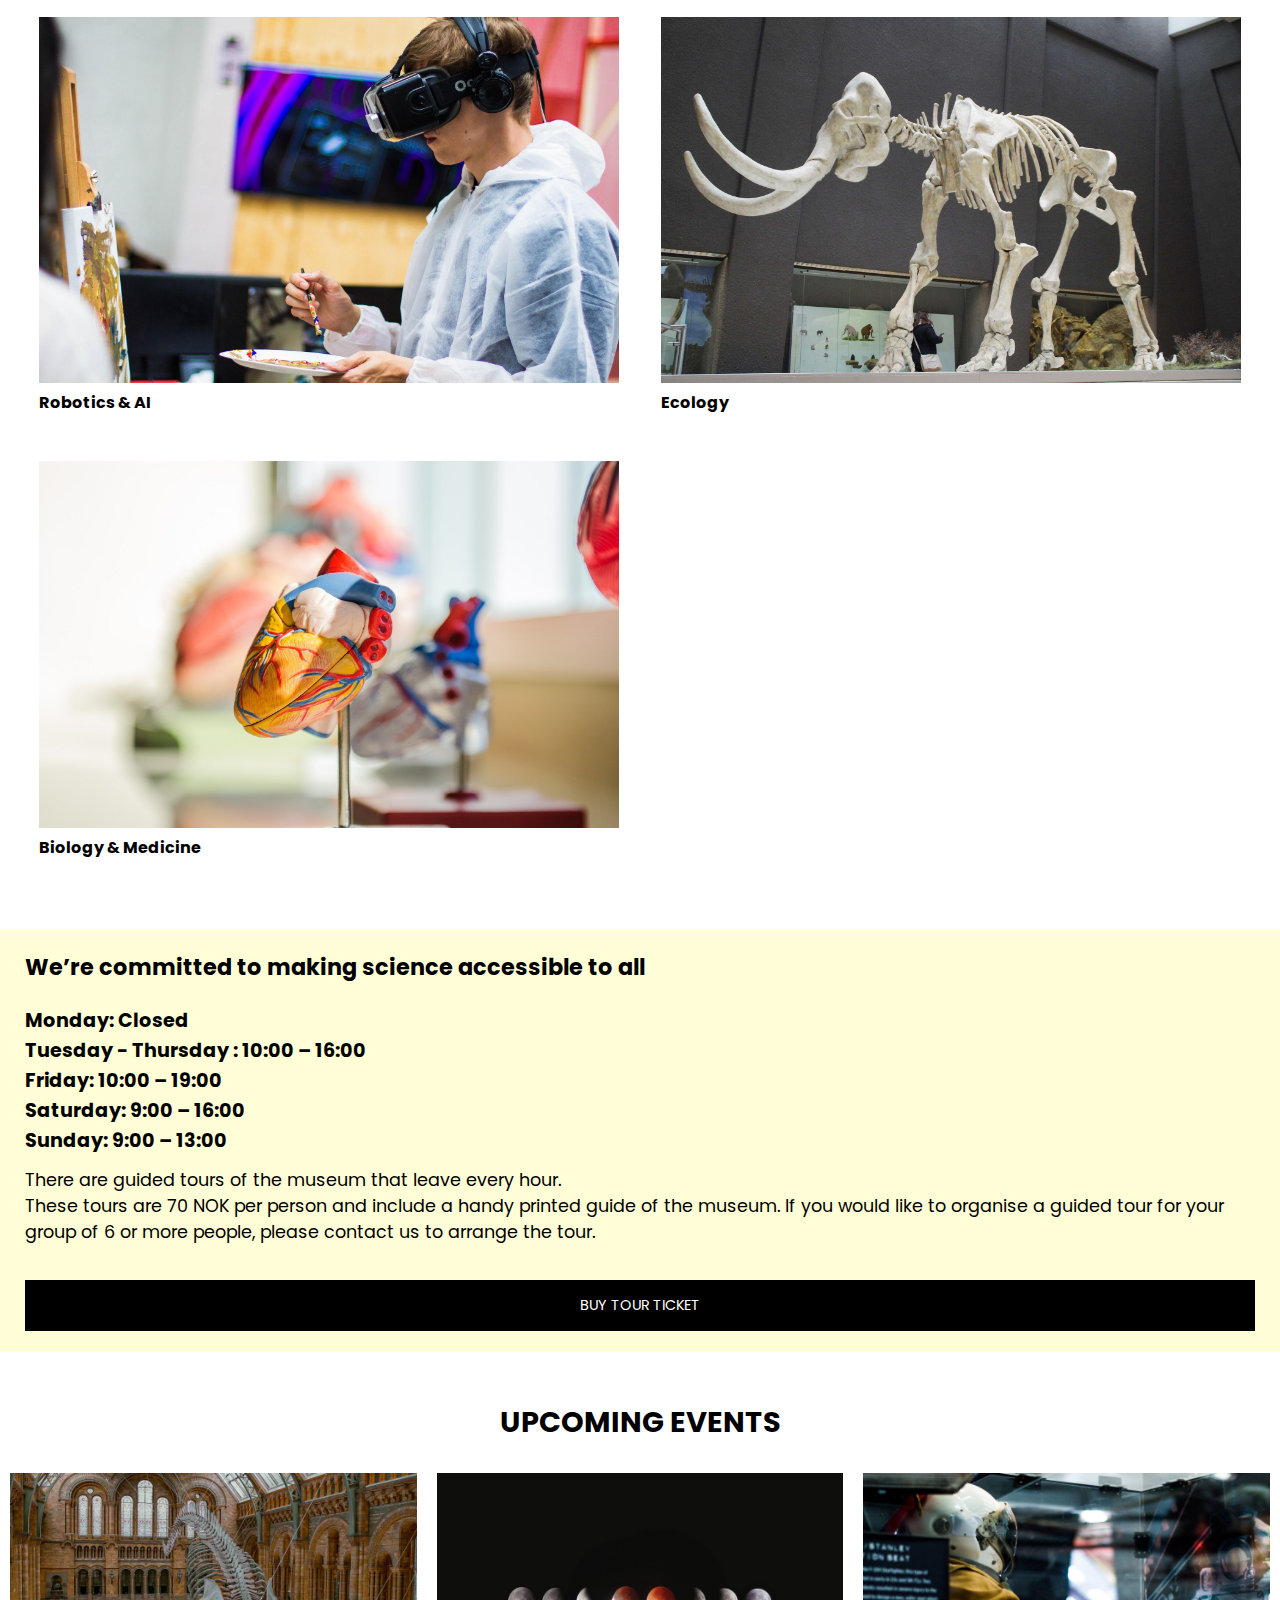
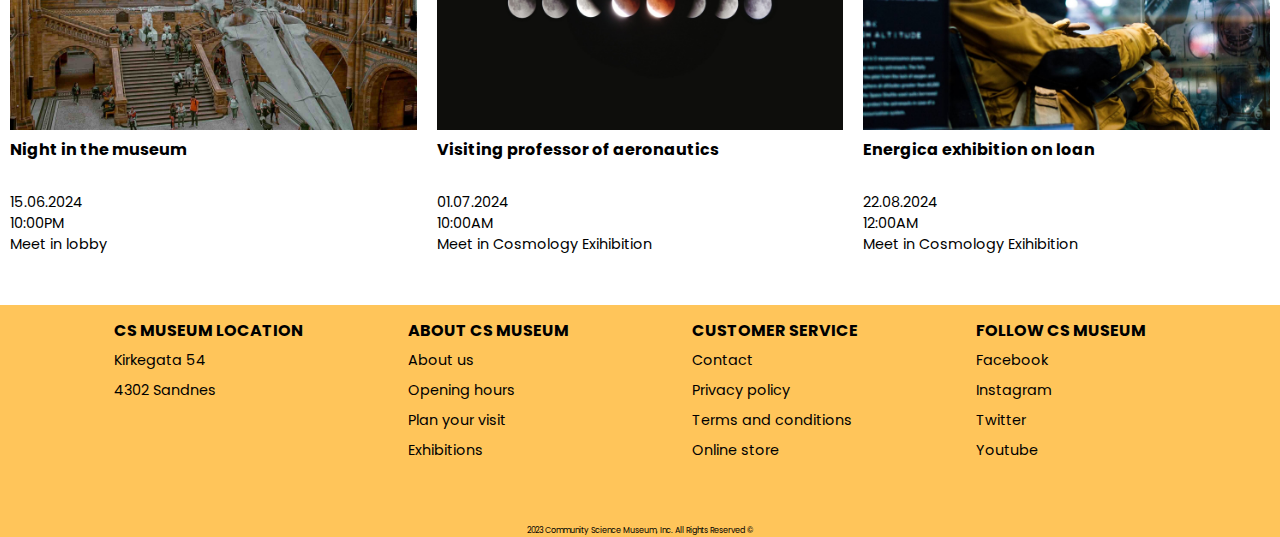
==== commit c3fa6c90: "update media q index" ====
--- a/index.html
+++ b/index.html
@@ -81,12 +81,12 @@
                 <h2>Friday: 10:00 – 19:00</h2>
                 <h2>Saturday: 9:00 – 16:00</h2>
                 <h2>Sunday: 9:00 – 13:00</h2>
-                    <p>There are guided tours of the museum that leave every hour.</p>
-                    <p class="tour-info">These tours are 70 NOK per person and include a handy printed guide of the museum. If you would like to organise a guided tour for your group of 6 or more people, please contact us to arrange the tour.</p>
+                    <p>There are guided tours of the museum that leave every hour. <span class="hide1">These tours are 70 NOK per person and include a handy printed guide of the museum. If you would like to organise a guided tour for your group of 6 or more people, please contact us to arrange the tour.</span></p>
             <a href="#" class="cta">Buy tour ticket</a>
         </section>
         <section class="upcoming-events">
             <h1>Upcoming events</h1>
+            <div class="allevents">
             <div class="events">
                 <a href="#">
                     <img src="images/nightinthemuseum.jpg" alt="A large dinosaur skeleton hanging from the ceiling in the museum">
@@ -113,6 +113,7 @@
                     <p>12:00AM</p>
                     <p>Meet in Cosmology Exihibition</p>
                 </a>
+            </div>
             </div>
         </section>
     </main>
--- a/css/styles.css
+++ b/css/styles.css
@@ -20,7 +20,7 @@
 }
 
 nav {
-    background: #FFD280;
+    background: #FFC55A;
     position: absolute;
     width: -webkit-fill-available;
     margin-top: 50px;
@@ -34,7 +34,7 @@
 }
 
 nav a:hover {
-    color: #FFF;
+    color: #000;
 }
 
 #menu-checkbox:checked ~ nav {
@@ -48,7 +48,9 @@
     display: flex;
     justify-content: space-between;
     flex-wrap: wrap;
+    margin-top: 10px;
 }
+
 
 header img {
     max-width: 200px;
@@ -78,15 +80,20 @@
 /* Styling tour bottom */
 .cta {
     background-color: #000;
-    color: white;
+    color: #FFF;
     text-transform: uppercase;
     padding: 15px;
+}
+
+.cta:hover {
+    background-color: #FFB01F;
+    color: #000;
 }
 
 
 /* Footer */
 footer {
-    background: #FFD280;
+    background: #FFC55A;
 }
 
 .footer-c {
@@ -107,16 +114,52 @@
 }
 
 a:hover {
-    color: #FFF;
+    color: #fff;
 }
 
 footer h2 {
     text-transform: uppercase;
     font-weight: bolder;
     font-size: 1rem;
+    color: #000;
 }
 
 .footer-b {
     font-size: 0.5rem;
     text-align: center;
-}+}
+
+
+/* Media*/
+
+@media (min-width: 600px){
+
+.footer-c {
+    grid-template-rows: 200px;
+    grid-template-columns: 270px 200px;
+    justify-content: center;
+}
+
+}
+
+
+@media (min-width: 768px){
+
+.footer-c {
+    grid-template-columns: 200px 190px 190px 190px;
+    justify-content: space-evenly;
+}
+
+nav a {
+    margin: 15px;
+    font-size: 1.3rem;
+}
+
+#menu-checkbox:checked ~ nav {
+    grid-template-rows: 40px 40px 40px 40px;
+}
+    
+}
+
+
+
--- a/css/index.css
+++ b/css/index.css
@@ -1,6 +1,10 @@
 /* Header */
 .header1 h1 {
     margin: 25px;
+}
+
+.header1 img {
+    margin-top: 10px;
 }
 
 /* Blue part / explore */
@@ -13,7 +17,6 @@
     background-color: #CCEAFA;
     padding: 2px 25px;
 }
-
 
 
 /* Yellow part / info */
@@ -21,7 +24,7 @@
     background-color: #FFFED6;
     padding: 20px 25px;
     display: grid;
-    grid-template-rows: 65px 25px 25px 25px 25px 40px 80px;
+    grid-template-rows: 35px 25px 25px 25px 25px 35px 115px;
 }
 
 .info .cta {
@@ -46,12 +49,20 @@
     grid-template-columns: 140px 140px;
     grid-gap: 16px;
     margin: 0px 12px;
+    justify-content: center;
 }
 
 .exhibition-list h1,
 .upcoming-events h1 {
     margin-top: 50px;
-}
+    font-size: 1.5rem;
+}
+
+.allevents {
+    display: flex;
+    flex-direction: column;
+}
+
 
 
 /* Applies to all */
@@ -80,12 +91,150 @@
 
 
 /* Text that only display on larger screen/desktop */
-.tour-info,
+.hide1,
 .upcoming-events p {
     display: none;
 }
 
-.hide1 {
-    display: none;
-}
-
+
+
+
+
+
+/* Media*/
+
+@media (min-width: 425px) {
+
+    .exgrid {
+        grid-template-columns: 195px 195px;
+    }
+
+}
+
+@media (min-width: 550px) {
+
+    .exgrid {
+        grid-template-columns: 255px 255px;
+    }
+
+}
+
+@media (min-width: 680px) {
+
+    .exgrid {
+        grid-template-columns: 320px 320px;
+    }
+
+}
+
+
+
+@media (min-width: 768px) {
+
+    .exgrid {
+        grid-template-columns: 375px 375px;
+    }
+
+    .explore p,
+    .info p {
+        font-size: 1.1rem;
+    }
+
+    .explore h1 {
+        font-size: 1.4rem;
+    }
+
+    .info {
+        margin-top: 40px;
+        grid-template-rows: 40px 30px 30px 30px 30px 40px 130px;
+    }
+
+    .info h2 {
+        font-size: 1.2rem;
+    }
+
+    .info h1 {
+        font-size: 1.4rem;
+    }
+
+    .events {
+        margin: 10px;
+    }
+
+    .allevents {
+        display: flex;
+        flex-direction: row;
+        justify-content: center;
+    }
+
+    .allevents p {
+        margin: 0;
+    }
+
+    .upcoming-events h2 {
+        text-align: start;
+    }
+
+    .exhibition-list h1,
+    .upcoming-events h1 {
+    font-size: 1.8rem;
+}
+
+.header1 img {
+    width: 100%;
+    height: 500px;
+}
+
+.upcoming-events {
+    margin-bottom: 40px;
+}
+
+
+}
+
+@media (min-width: 900px) {
+
+    .hide1,
+    .upcoming-events p {
+        display: block;
+    }
+
+    .exgrid {
+        grid-template-columns: 440px 440px;
+        justify-content: space-evenly;
+    }
+
+    .exhibition-list h1 {
+        margin-bottom: 40px;
+    }
+
+    .header1 h1 {
+        font-size: 1.9rem;
+        margin: 40px 0px;
+    }
+
+}
+
+
+@media (min-width: 1024px) {
+
+    .exgrid {
+        grid-template-columns: 520px 520px;
+    }
+
+
+    .header1 img {
+        width: 100%;
+        height: 600px;
+    }
+    
+}
+
+@media (min-width: 1110px) {
+
+    .exgrid {
+        grid-template-columns: 580px 580px;
+    }
+    
+
+}
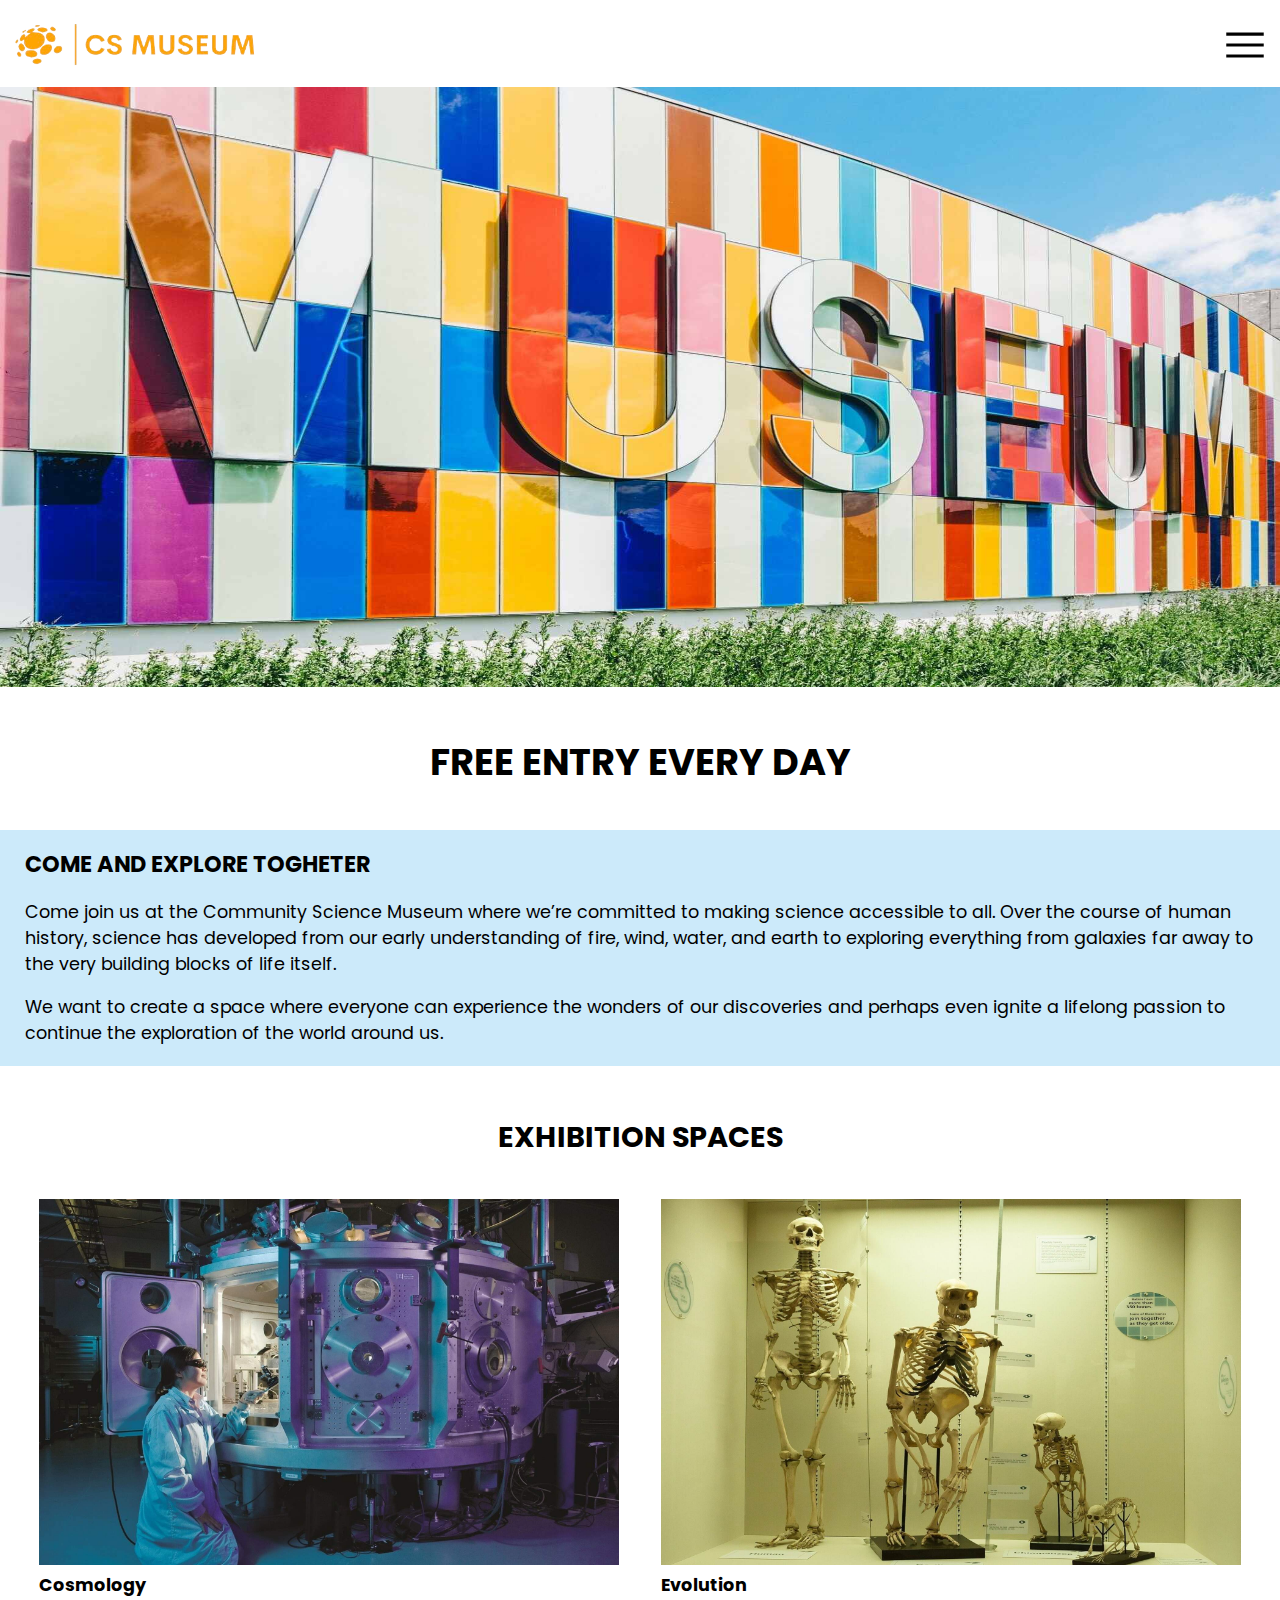
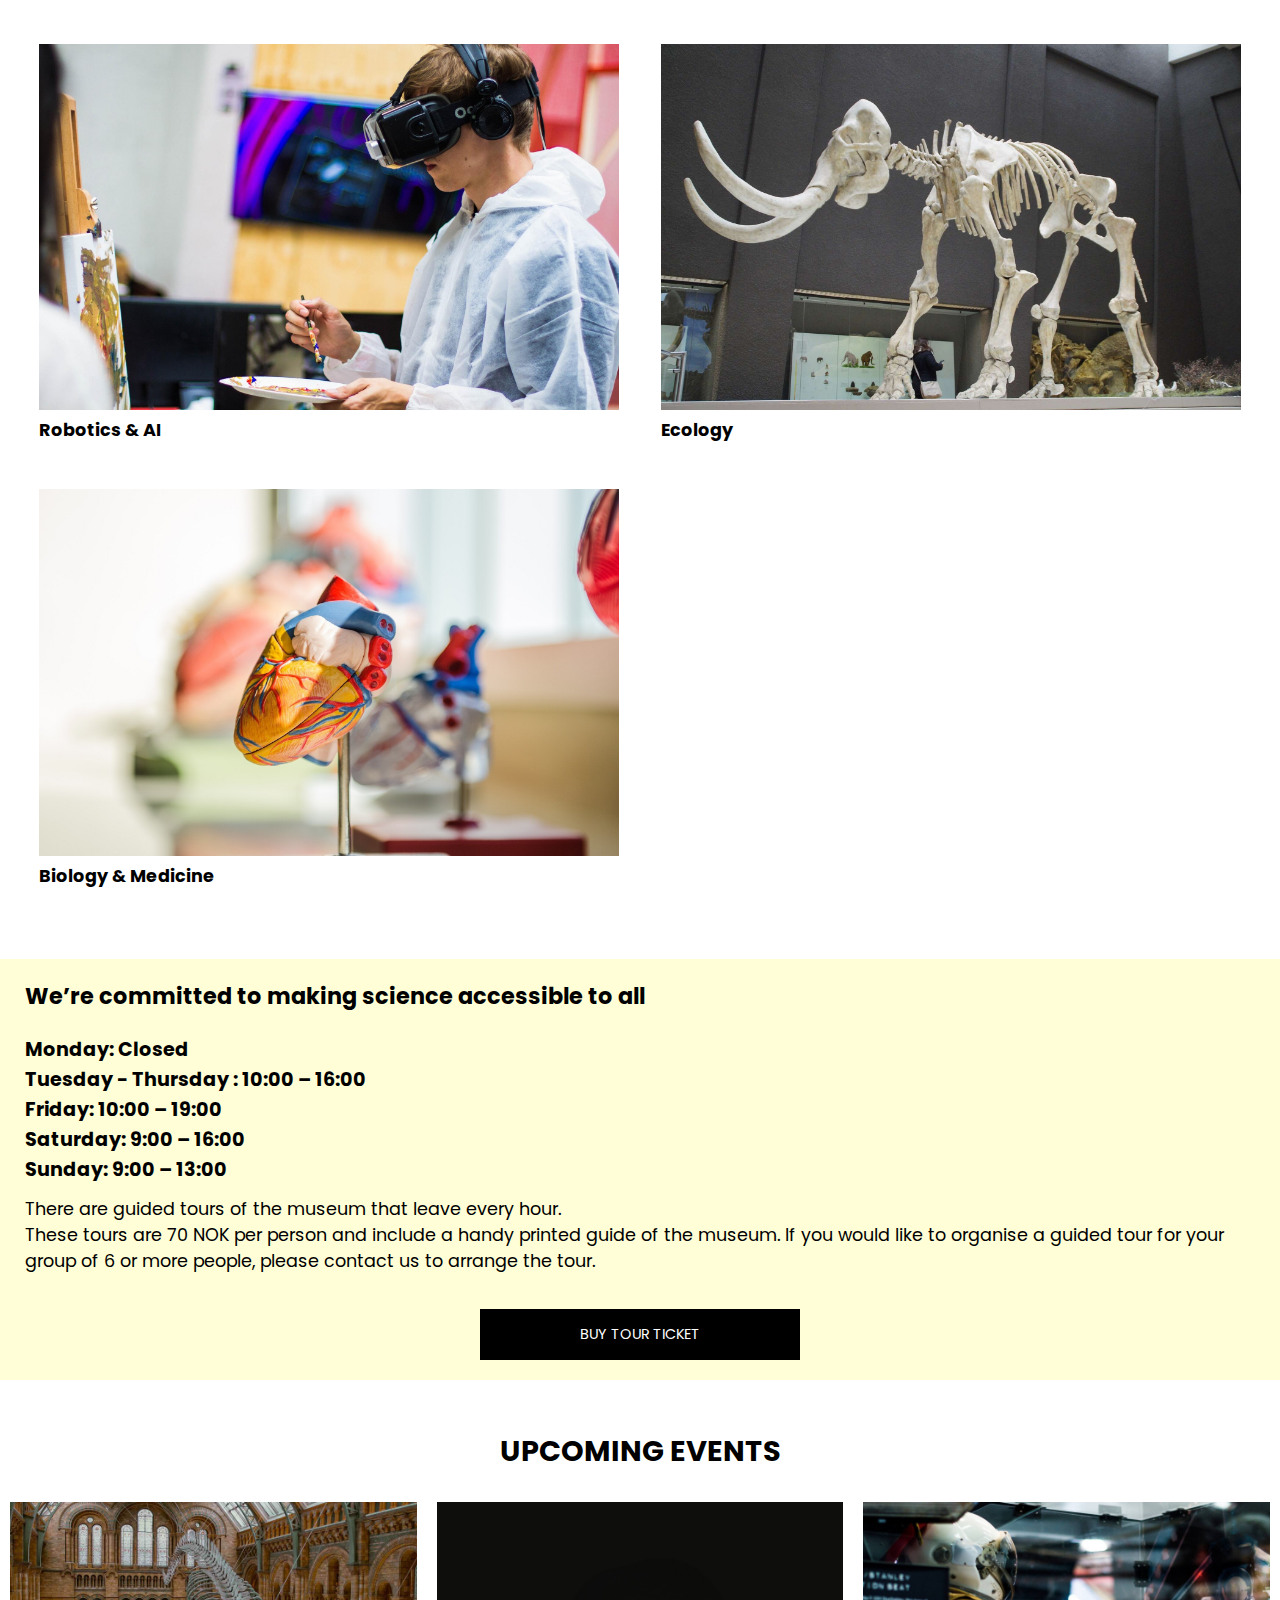
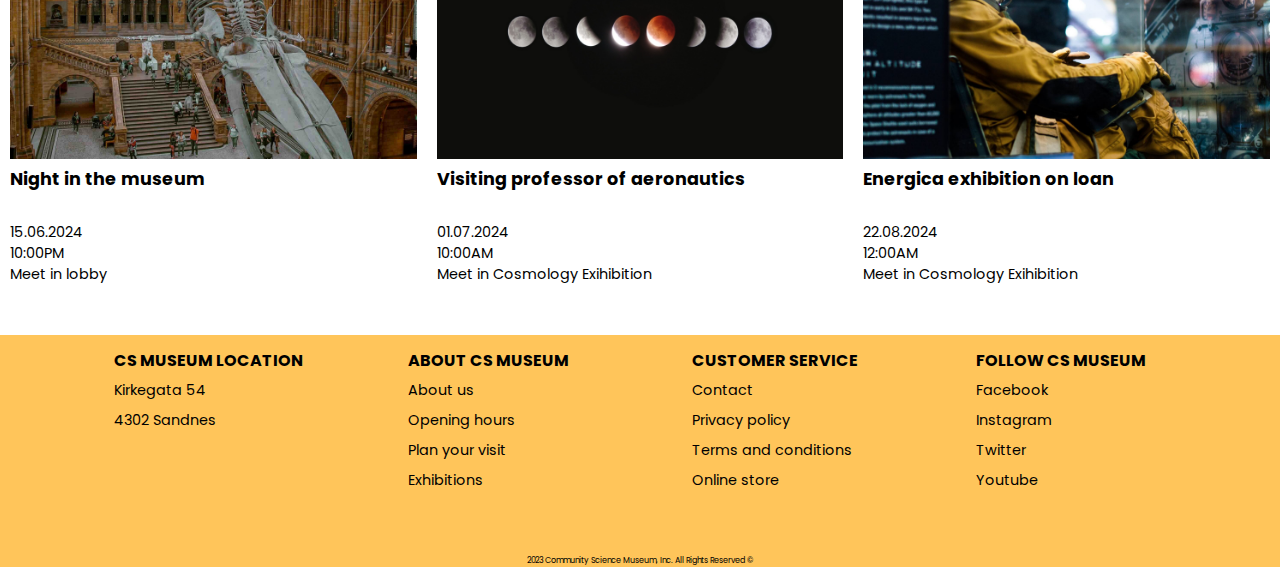
==== commit 6c739643: "fontsize" ====
--- a/index.html
+++ b/index.html
@@ -91,28 +91,28 @@
                 <a href="#">
                     <img src="images/nightinthemuseum.jpg" alt="A large dinosaur skeleton hanging from the ceiling in the museum">
                     <h2>Night in the museum</h2>
+                </a>
                     <p>15.06.2024</p>
                     <p>10:00PM</p>
                     <p>Meet in lobby</p>
-                </a>
             </div>
             <div class="events">
                 <a href="#">
                     <img src="images/aeronautics.jpg" alt="The full moon's transformation in every step">
                     <h2>Visiting professor of aeronautics</h2>
+                </a>
                     <p>01.07.2024</p>
                     <p>10:00AM</p>
                     <p>Meet in Cosmology Exihibition</p>
-                </a>
             </div>
             <div class="events">
                 <a href="#">
                     <img src="images/energica.jpg" alt="A person in an astronaut uniform in a robotic rocket">
                     <h2>Energica exhibition on loan</h2>
+                </a>
                     <p>22.08.2024</p>
                     <p>12:00AM</p>
                     <p>Meet in Cosmology Exihibition</p>
-                </a>
             </div>
             </div>
         </section>
--- a/css/styles.css
+++ b/css/styles.css
@@ -64,7 +64,7 @@
 
 header img,
 .material-symbols-outlined {
-    margin-top: 5px;
+    margin-top: 10px;
 }
 
 
@@ -76,18 +76,26 @@
     font-size: 0.9rem;
 }
 
+.openinghours h2 {
+    text-transform: uppercase;
+}
+
 
 /* Styling tour bottom */
 .cta {
     background-color: #000;
     color: #FFF;
     text-transform: uppercase;
-    padding: 15px;
+    padding: 15px 100px;
 }
 
 .cta:hover {
     background-color: #FFB01F;
     color: #000;
+}
+
+.info a {
+    justify-self: center;
 }
 
 
@@ -162,4 +170,21 @@
 }
 
 
+@media (min-width: 1024px) {
 
+    header img {
+        max-width: 250px;
+    }
+
+    .material-symbols-outlined {
+        font-size: 50px;
+    }
+
+    nav {
+        margin-top: 70px;
+    }
+
+}
+
+
+
--- a/css/index.css
+++ b/css/index.css
@@ -100,7 +100,6 @@
 
 
 
-
 /* Media*/
 
 @media (min-width: 425px) {
@@ -209,19 +208,19 @@
     }
 
     .header1 h1 {
-        font-size: 1.9rem;
+        font-size: 2.3rem;
         margin: 40px 0px;
     }
 
+    .exhibition h2,
+    .upcoming-events h2 {
+        font-size: 1.1rem;
+    }
+
 }
 
 
 @media (min-width: 1024px) {
-
-    .exgrid {
-        grid-template-columns: 520px 520px;
-    }
-
 
     .header1 img {
         width: 100%;
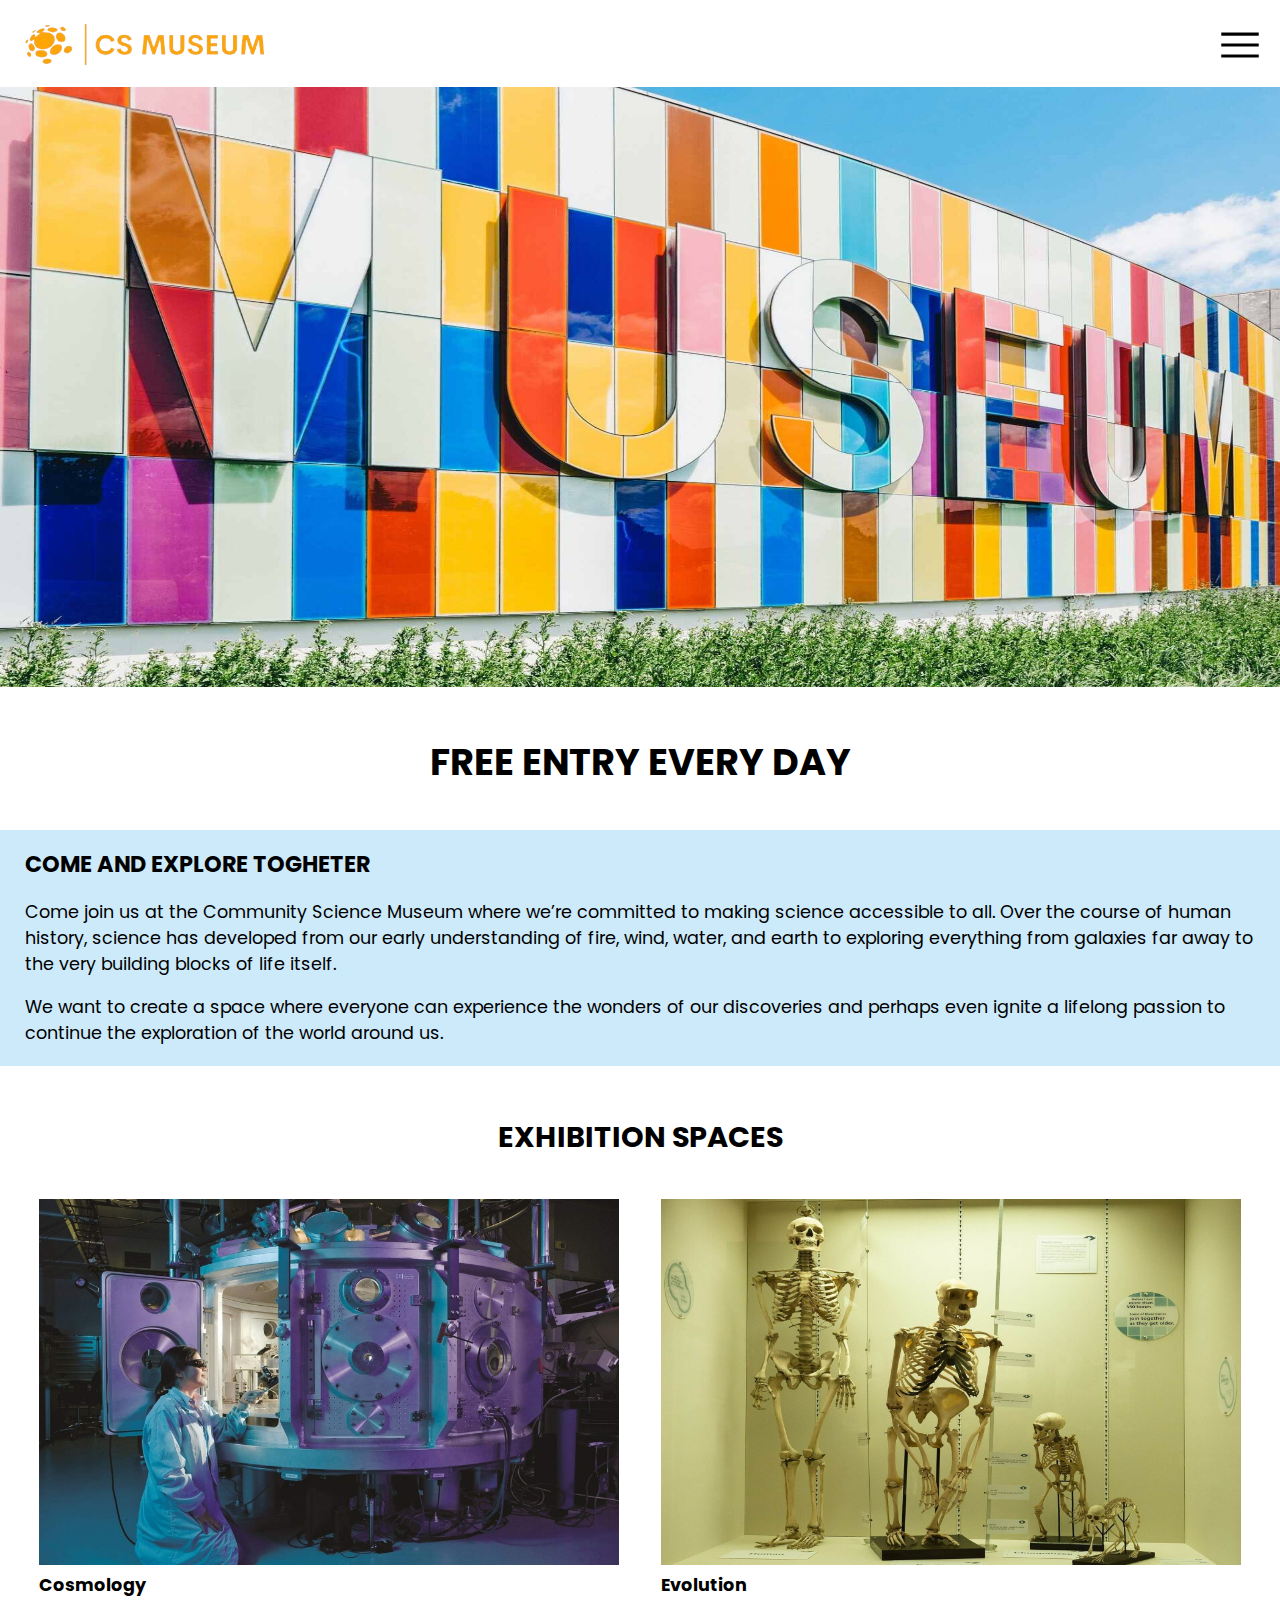
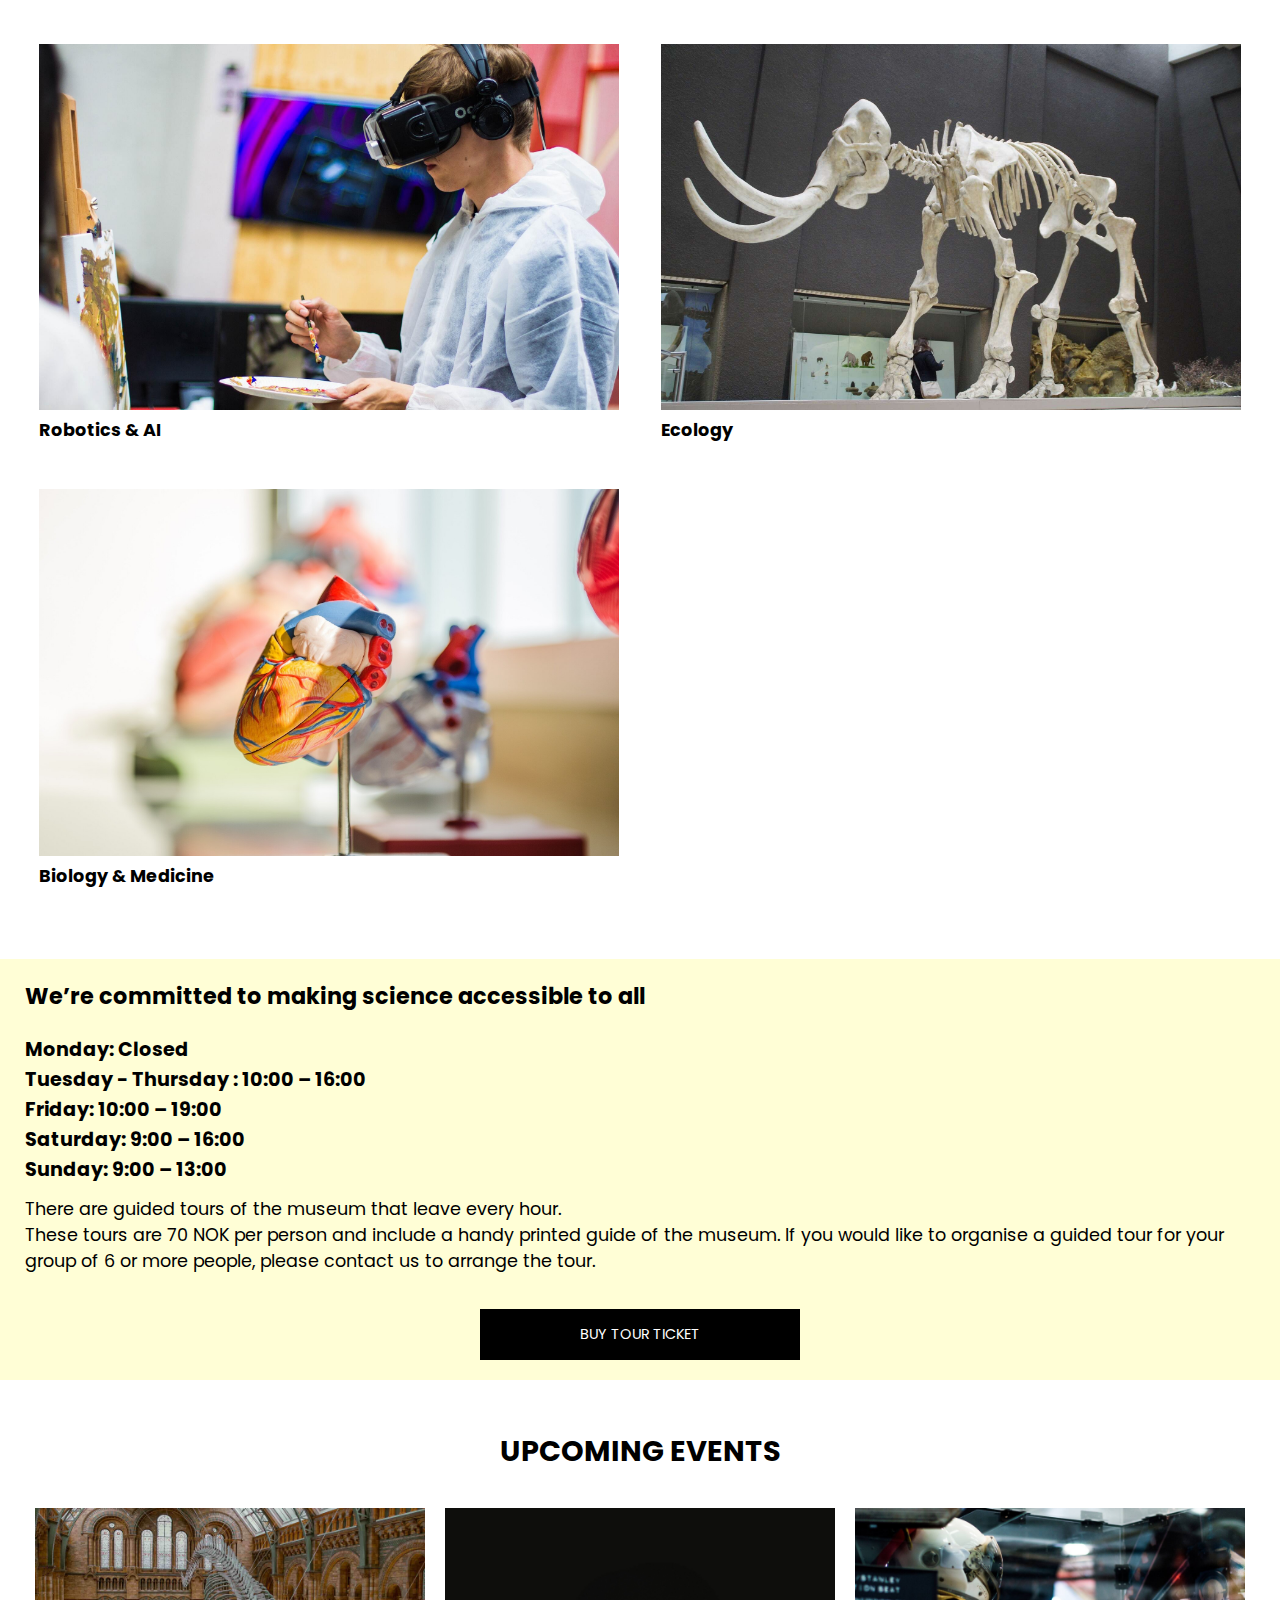
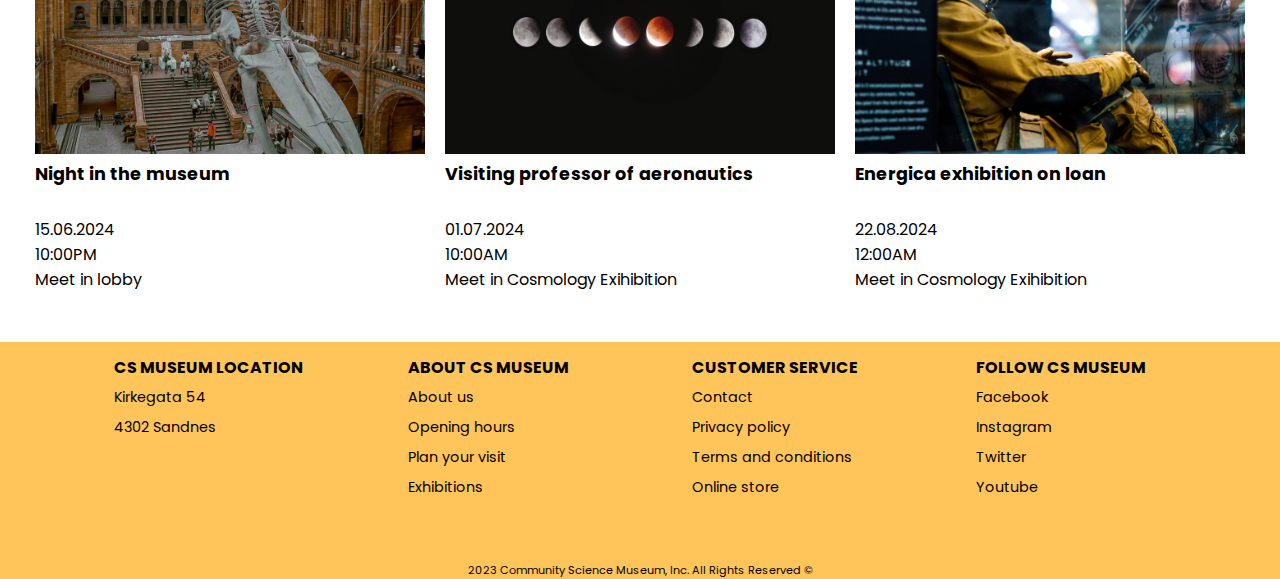
==== commit 4f86fc4f: "tabindex" ====
--- a/index.html
+++ b/index.html
@@ -19,8 +19,8 @@
         <div class="logo">
             <a href="index.html"><img src="images/logoCSMorangesmall.png" alt="Community Science Museum logo" class="logo"></a>
         </div>
-        <label for="menu-checkbox" class="hamburger-icon"><span class="material-symbols-outlined">menu</span></label>
-        <input type="checkbox" id="menu-checkbox">
+        <label for="menu-checkbox" class="hamburger-icon" tabindex="0"><span class="material-symbols-outlined">menu</span></label>
+        <input type="checkbox" id="menu-checkbox" tabindex="0">
         <nav>
             <a href="visit.html">Visit</a>
             <a href="exhibitions.html">What´s happening?</a>
@@ -74,7 +74,7 @@
             </div>
             </div>
         </section>
-        <section class="info">
+        <section class="info" tabindex="0">
             <h1>We’re committed to making science accessible to all</h1>
                 <h2>Monday: Closed</h2>
                 <h2>Tuesday - Thursday : 10:00 – 16:00</h2>
--- a/css/styles.css
+++ b/css/styles.css
@@ -5,7 +5,7 @@
 }
 
 p {
-    font-size: 0.9rem;
+    font-size: 1rem;
 }
 
 h2 {
@@ -31,6 +31,7 @@
     color: #000;
     text-decoration: none;
     margin: 10px;
+    font-size: 1.1rem;
 }
 
 nav a:hover {
@@ -54,12 +55,12 @@
 
 header img {
     max-width: 200px;
-    margin-left: 10px;
+    margin-left: 20px;
 }
 
 .material-symbols-outlined {
     font-size: 35px;
-    margin-right: 10px;
+    margin-right: 15px;
 }
 
 header img,
@@ -133,7 +134,7 @@
 }
 
 .footer-b {
-    font-size: 0.5rem;
+    font-size: 0.7rem;
     text-align: center;
 }
 
--- a/css/index.css
+++ b/css/index.css
@@ -24,7 +24,7 @@
     background-color: #FFFED6;
     padding: 20px 25px;
     display: grid;
-    grid-template-rows: 35px 25px 25px 25px 25px 35px 115px;
+    grid-template-rows: 55px 25px 25px 25px 25px 35px 115px;
 }
 
 .info .cta {
@@ -46,7 +46,7 @@
 
 .exgrid {
     display: grid;
-    grid-template-columns: 140px 140px;
+    grid-template-columns: 160px 160px;
     grid-gap: 16px;
     margin: 0px 12px;
     justify-content: center;
@@ -164,6 +164,7 @@
         display: flex;
         flex-direction: row;
         justify-content: center;
+        margin: 25px;
     }
 
     .allevents p {
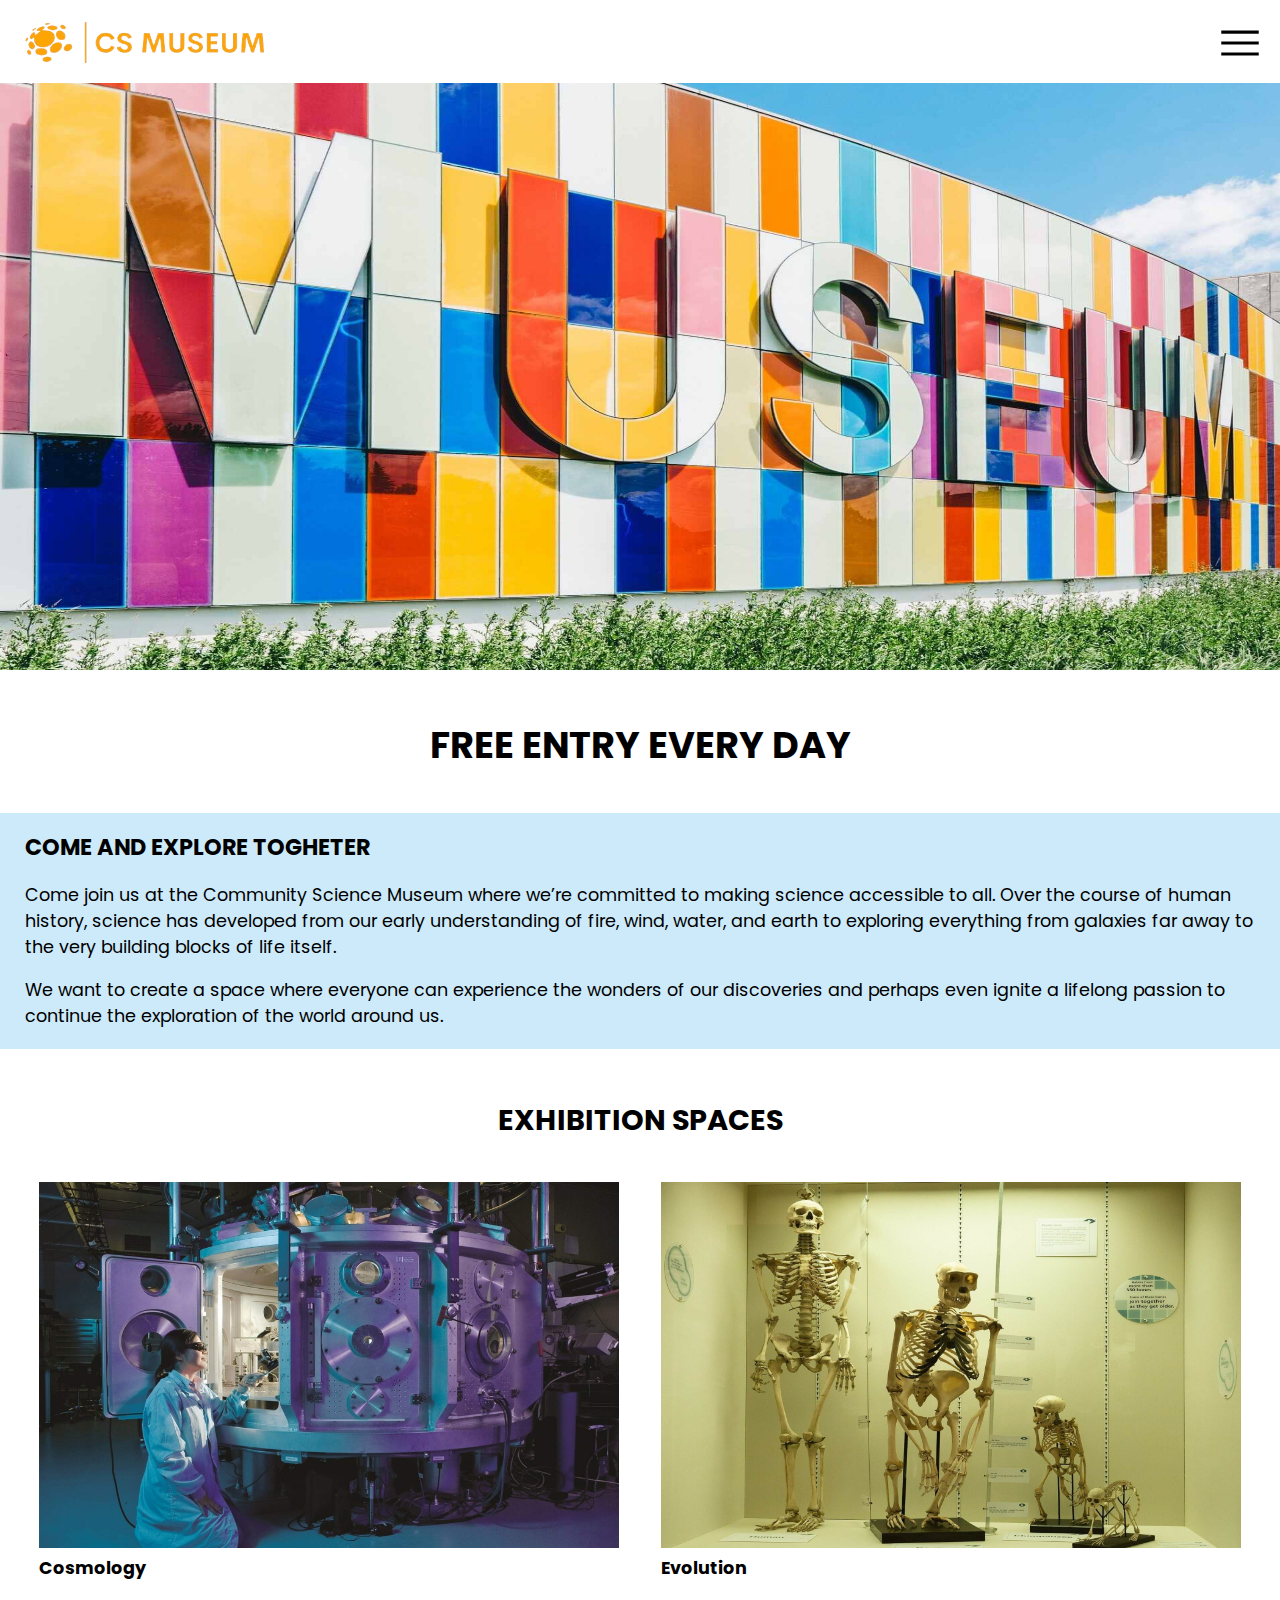
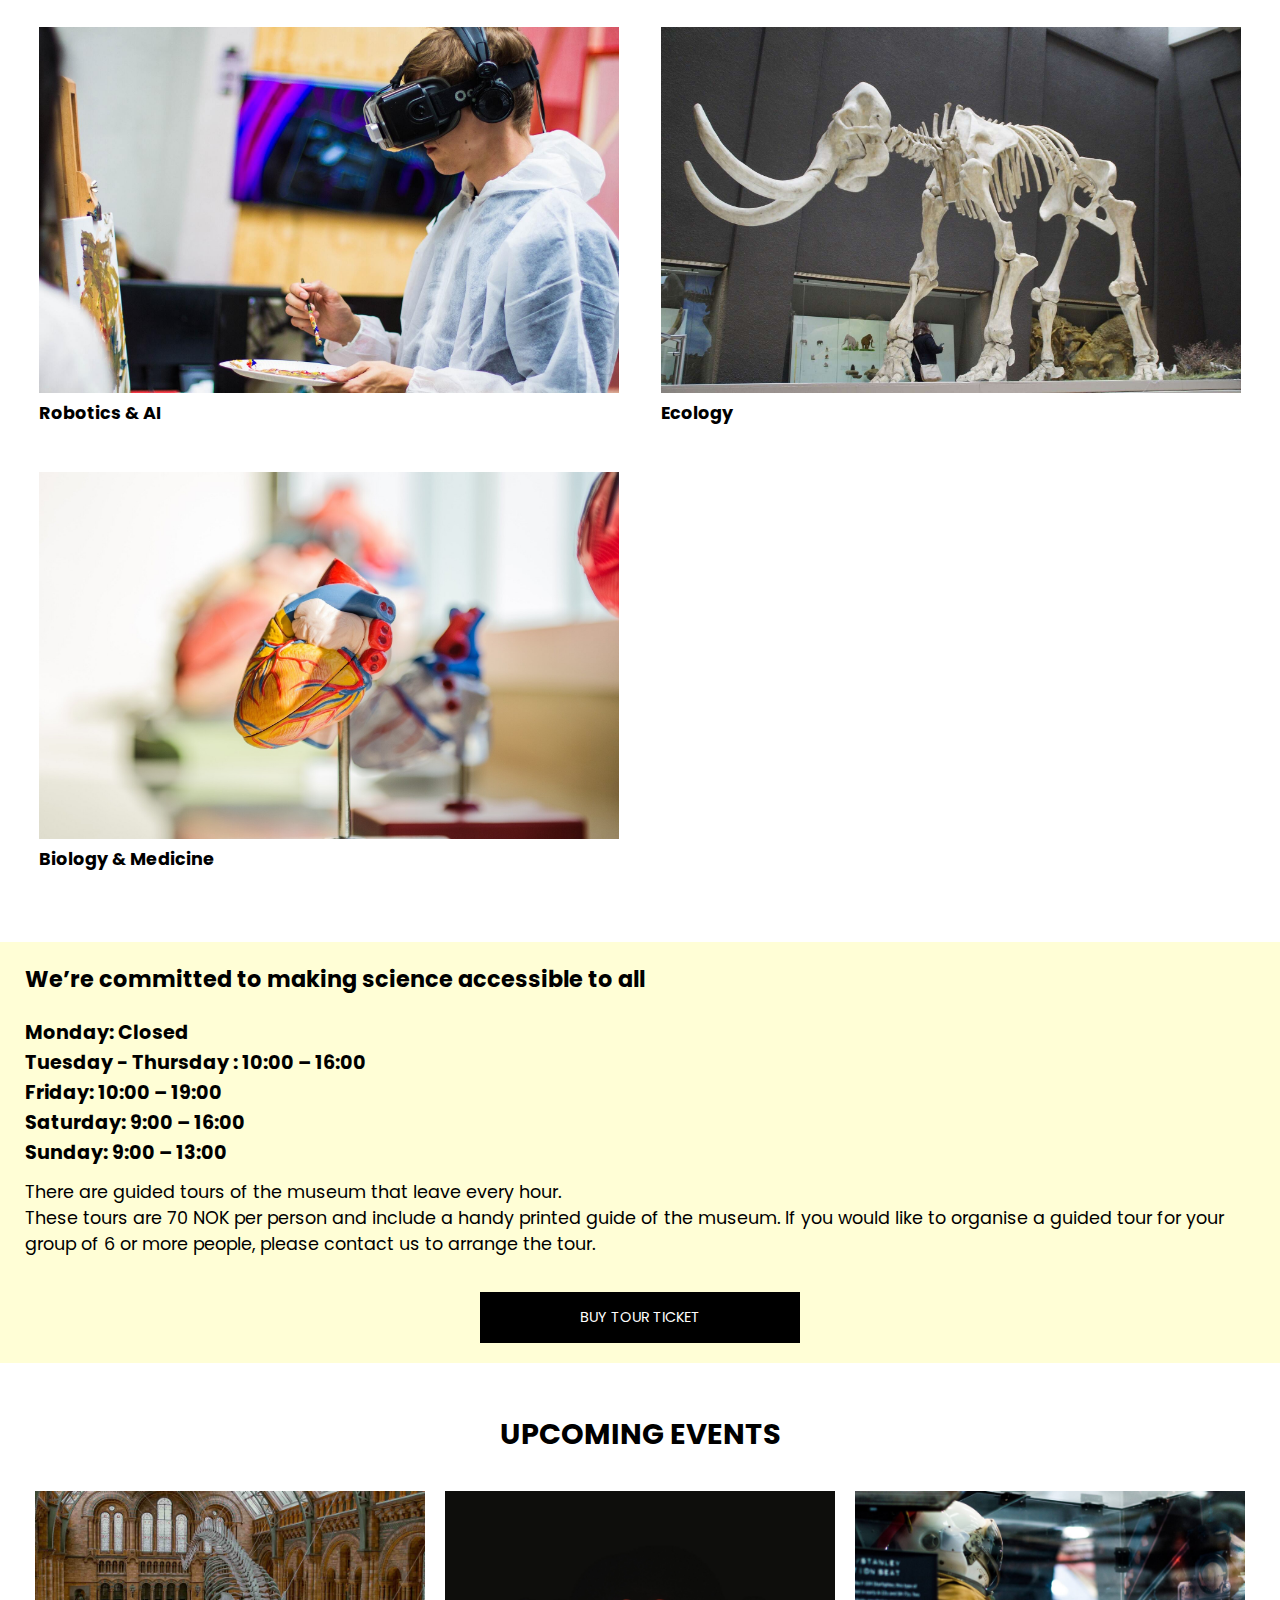
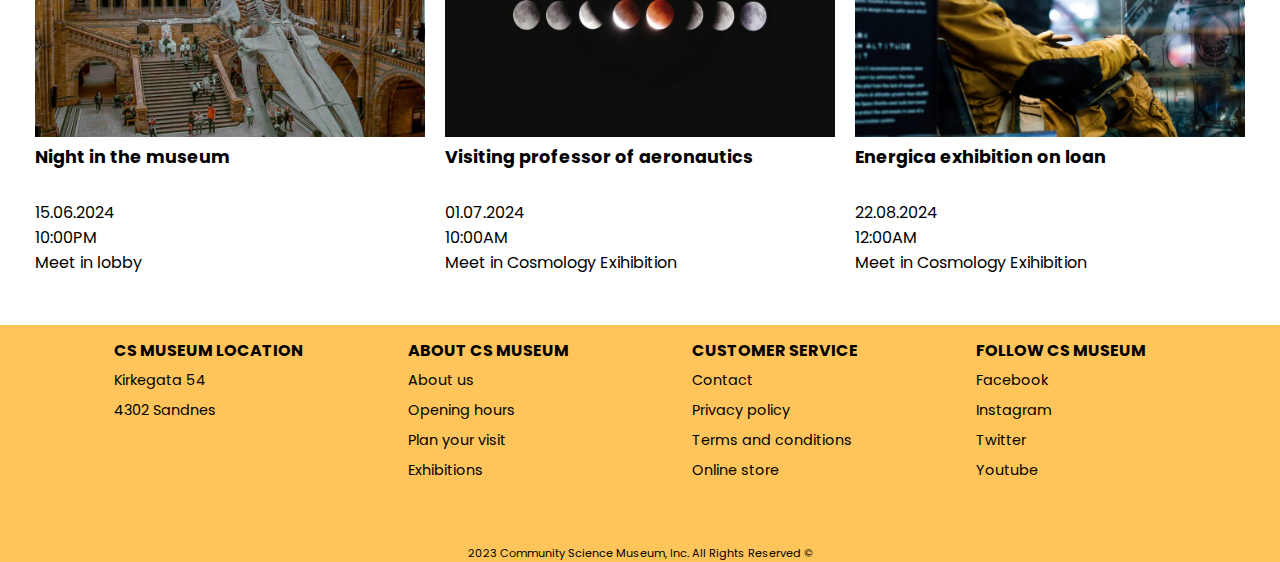
==== commit 1904012d: "fixed nav" ====
--- a/index.html
+++ b/index.html
@@ -43,31 +43,31 @@
             <h1>Exhibition spaces</h1>
             <div class="exgrid">
             <div class="exhibition">
-                <a href="#">
+                <a href="exhibitions.html">
                     <img src="images/cosmology.jpg" alt="A lady in a coat and glasses who is in a cosmology laboratory">
                     <h2>Cosmology</h2>
                 </a>
             </div>
             <div class="exhibition">
-                <a href="#">
+                <a href="exhibitions.html">
                     <img src="images/evolution.jpg" alt="Three different skeletons in evolution. One large, one medium and one small">
                     <h2>Evolution</h2>
                 </a>
             </div>
             <div class="exhibition">
-                <a href="#">
+                <a href="exhibitions.html">
                     <img src="images/robotics.jpg" alt="A boy in a white coat painting on a canvas with VR glasses on">
                     <h2>Robotics & AI</h2>
                 </a>
             </div>
             <div class="exhibition">
-                <a href="#">
+                <a href="exhibitions.html">
                     <img src="images/ecology.jpg" alt="Mammoth skeleton inside the museum">
                     <h2>Ecology</h2>
                 </a>
             </div>
             <div class="exhibition">
-                <a href="#">
+                <a href="exhibitions.html">
                     <img src="images/biology.jpg" alt="A plastic human heart on display">
                     <h2>Biology & Medicine</h2>
                 </a>
@@ -88,7 +88,7 @@
             <h1>Upcoming events</h1>
             <div class="allevents">
             <div class="events">
-                <a href="#">
+                <a href="exhibitions.html">
                     <img src="images/nightinthemuseum.jpg" alt="A large dinosaur skeleton hanging from the ceiling in the museum">
                     <h2>Night in the museum</h2>
                 </a>
@@ -97,7 +97,7 @@
                     <p>Meet in lobby</p>
             </div>
             <div class="events">
-                <a href="#">
+                <a href="exhibitions.html">
                     <img src="images/aeronautics.jpg" alt="The full moon's transformation in every step">
                     <h2>Visiting professor of aeronautics</h2>
                 </a>
@@ -106,7 +106,7 @@
                     <p>Meet in Cosmology Exihibition</p>
             </div>
             <div class="events">
-                <a href="#">
+                <a href="exhibitions.html">
                     <img src="images/energica.jpg" alt="A person in an astronaut uniform in a robotic rocket">
                     <h2>Energica exhibition on loan</h2>
                 </a>
--- a/css/styles.css
+++ b/css/styles.css
@@ -2,6 +2,7 @@
 body {
     font-family: "Poppins", "Verdana", "Open Sans", "Arial";
     margin: 0;
+    margin-top: 60px;
 }
 
 p {
@@ -21,9 +22,9 @@
 
 nav {
     background: #FFC55A;
-    position: absolute;
+    position: inherit;
     width: -webkit-fill-available;
-    margin-top: 50px;
+    margin-top: 62px;
     height: -webkit-fill-available;
 }
 
@@ -49,7 +50,13 @@
     display: flex;
     justify-content: space-between;
     flex-wrap: wrap;
-    margin-top: 10px;
+    background: #fff;
+    position: fixed;
+    width: 100%;
+    top: 0;
+    left: 0;
+    padding-top: 8px;
+    padding-bottom: 8px;
 }
 
 
@@ -73,7 +80,7 @@
 .openinghours {
     background-color: #FFB01F;
     text-align: center;
-    color: #FFF;
+    color: #000;
     font-size: 0.9rem;
 }
 
--- a/css/index.css
+++ b/css/index.css
@@ -63,6 +63,11 @@
     flex-direction: column;
 }
 
+.exhibition a:hover,
+.events a:hover {
+    color: #FFB01F;
+}
+
 
 
 /* Applies to all */
